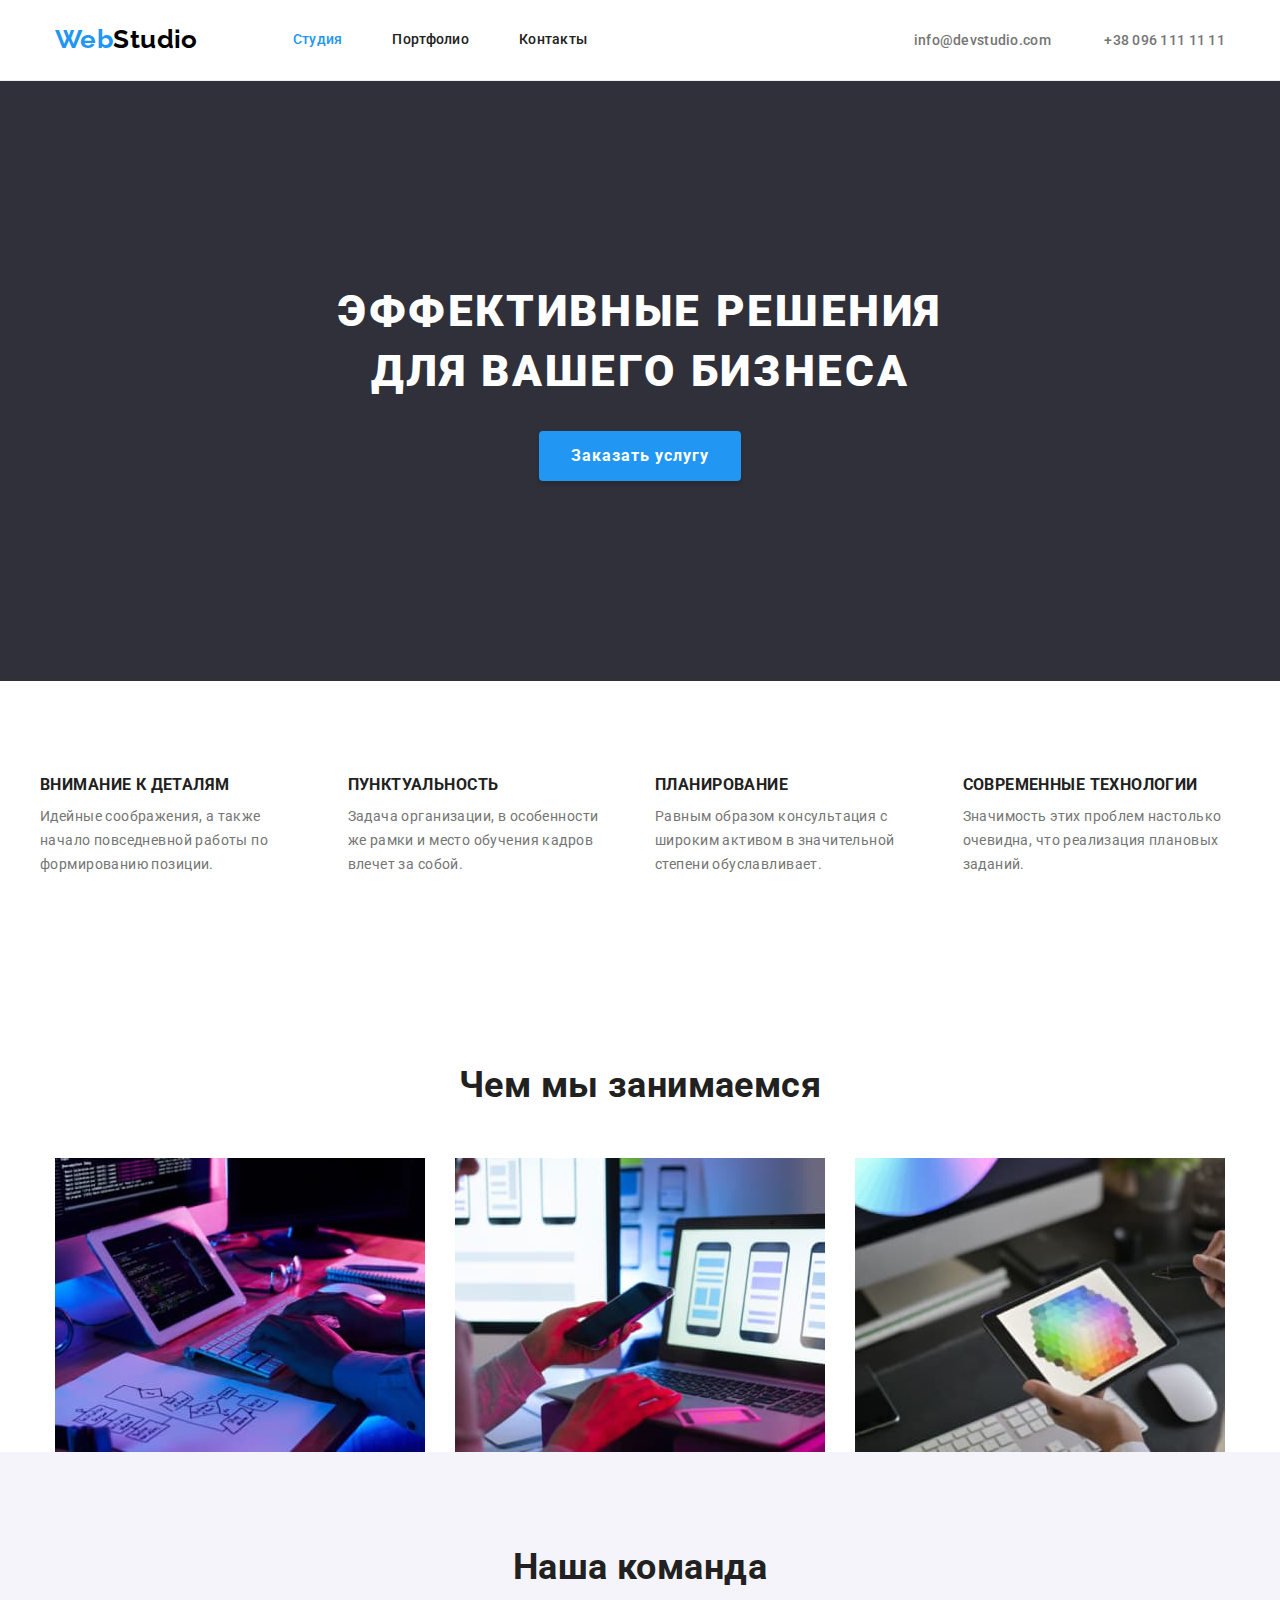
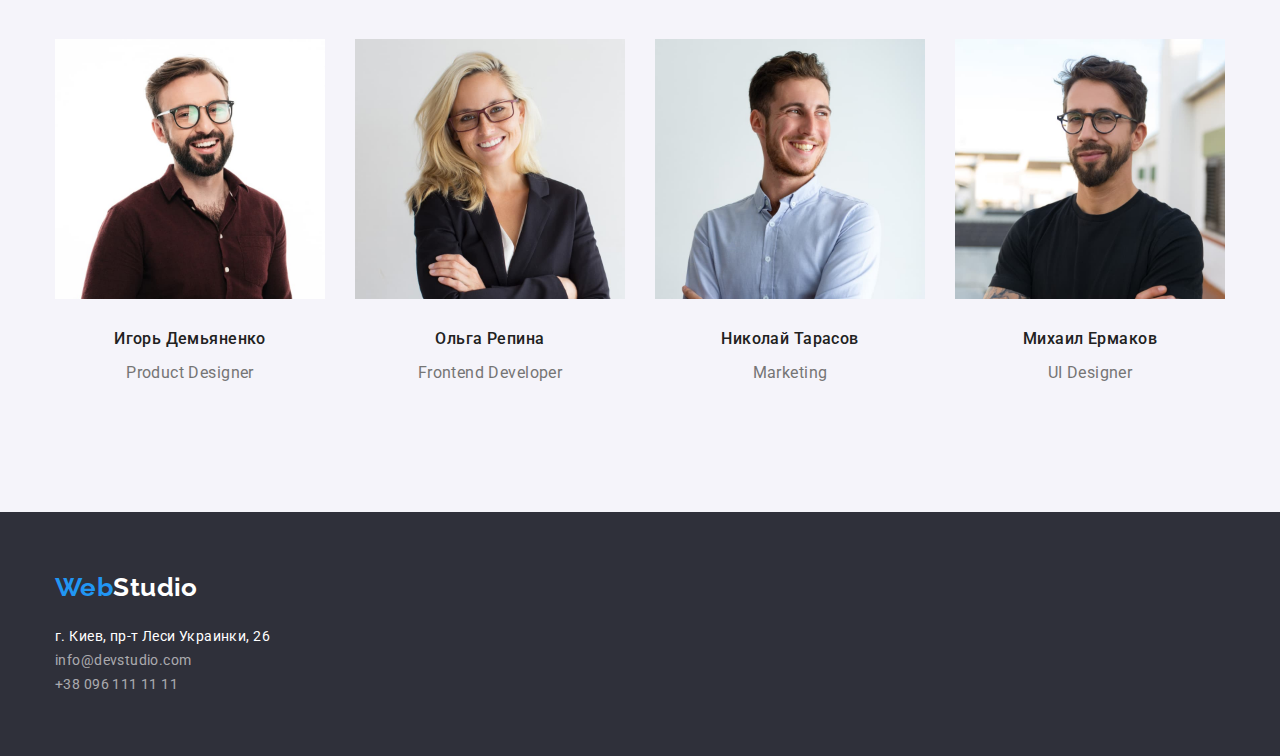
==== index.html @ 4910578c "clone" ====
<!DOCTYPE html>
<html lang="ru">
<head>
    <meta charset="UTF-8">
    <meta http-equiv="X-UA-Compatible" content="IE=edge">
    <meta name="viewport" content="width=device-width, initial-scale=1.0">
    <title>Студия</title>
    <link rel="preconnect" href="https://fonts.googleapis.com"> 
    <link rel="preconnect" href="https://fonts.gstatic.com" crossorigin> 
    <link href="https://fonts.googleapis.com/css2?family=Oleo+Script&family=Raleway:wght@700&family=Roboto:wght@400;500;700;900&display=swap" rel="stylesheet">
    <link rel="stylesheet" href="https://cdnjs.cloudflare.com/ajax/libs/modern-normalize/1.1.0/modern-normalize.min.css">
    <link rel="stylesheet" href="./css/styles.css">
</head>
<body>
    <!-- шапка сайта -->
    <header  
    class="header">
        <div class="container header-container">
            <nav class="header-navigation">
            <a href="./index.html" class="header-navigation-logo link" lang="eu"> Web<span class="logo-header">Studio</span> </a>
            
            <ul class="header-list list">
                <li class="header-item"><a class="header-link link current-link" href="./index.html">Студия</a></li>
                <li class="header-item"><a class="header-link link" href="./portfolio.html">Портфолио</a></li>
                <li class="header-item"><a class="header-link link" href="">Контакты</a></li>
            </ul>
            </nav>
    
            <div class="header-contact">
                <ul class="header-contacts-list list">
                    <li class="header-contacts-item">
                        <a class="header-contacts-link link" href="mailto:info@devstudio.com">info@devstudio.com</a>
                    </li>
                    <li class="header-contacts-item">
                        <a class="header-contacts-link link" href="tel:+380961111111">+38 096 111 11 11</a>
                    </li>
                </ul>
            </div>
        </div>
    </header>
    <!-- главная часть -->
    <main>
        <!-- блок-герой -->
        <section 
        class="hero">
            <div class="container hero-container">
                <h1 class="hero-item">Эффективные решения для вашего бизнеса</h1>
                <button class="hero-btn" type="button">Заказать услугу</button>
            </div>
        </section>

        <!-- о преимуществах -->
        <section
            class="benefits">
            <div class="container section">
                <h2 hidden>Преимущества компании</h2>
            <ul class="flex-list list">
                <li class="flex-item">
                    <h3 class="benefits-title">Внимание к деталям</h3>
                    <p class="benefits-text">Идейные соображения, а также начало повседневной работы по формированию позиции.</p>
                </li>
                <li class="flex-item">
                    <h3 class="benefits-title">Пунктуальность</h3>
                    <p class="benefits-text">Задача организации, в особенности же рамки и место обучения кадров влечет за собой.</p>
                </li>
                <li class="flex-item">
                    <h3 class="benefits-title">Планирование</h3>
                    <p class="benefits-text">Равным образом консультация с широким активом в значительной степени обуславливает.</p>
                </li>
                <li class="flex-item">
                    <h3 class="benefits-title">Современные технологии</h3>
                    <p class="benefits-text">Значимость этих проблем настолько очевидна, что реализация плановых заданий.</p>
                </li>
            </ul>
            </div>
        </section>

        <!-- вид деятельности -->
        <section
        class="activity">
            <div class="container">
                <h2 class="activity-title">Чем мы занимаемся</h2>
            <ul class="flex-list list">
                <li class="flex-item">
                    <img class="activity-img" src="./images/box.jpg" 
                    alt="процесс набора кода на планшете" 
                    width="370"
                    height="294">
                </li>
                <li class="flex-item">
                    <img class="activity-img" src="./images/box2.jpg" 
                    alt="выбор стилистики на мобильное устройство" 
                    width="370"
                    height="294">
                </li>
                <li class="flex-item">
                    <img class="activity-img" src="./images/box3.jpg" 
                    alt="выбор цветовой гаммы" 
                    width="370"
                    height="294">
                </li>
            </ul>
            </div>
        </section>

        <!-- знакомство с командой -->
        <section
        class="section team">
            <div class="container">
                <h2 class="team-title-primary">Наша команда</h2>
            <ul class="flex-list list">
                <li class="flex-item">
                    <img class="team-img" src="./images/img.jpg" 
                    alt="на фото Игорь Демьяненко" 
                    width="270"
                    height="260">
                    <div class="name-block">
                        <h3 class="team-title">Игорь Демьяненко</h3>
                    <p class="team-text">Product Designer</p>
                    </div>
                </li>
                <li class="flex-item">
                    <img class="team-img" src="./images/img1.jpg" 
                    alt="на фото Ольга Репина"
                    width="270"
                    height="260">
                    <div class="name-block">
                        <h3 class="team-title">Ольга Репина</h3>
                        <p class="team-text">Frontend Developer</p>
                    </div>
                </li>
                <li class="flex-item">
                    <img class="team-img" src="./images/img2.jpg" 
                    alt="на фото Николай Тарасов" 
                    width="270"
                    height="260">
                    <div class="name-block">
                        <h3 class="team-title">Николай Тарасов</h3>
                    <p class="team-text">Marketing</p>
                    </div>
                </li>
                <li class="flex-item">
                    <img class="team-img" src="./images/img3.jpg" 
                    alt="на фото Михаил Ермаков" 
                    width="270"
                    height="260">
                    <div class="name-block">
                        <h3 class="team-title">Михаил Ермаков</h3>
                    <p class="team-text">UI Designer</p>
                    </div>
                </li>
            </ul>
            </div>
        </section>
    </main>
    <!-- подвал сайта -->
    <footer
    class="footer">
    <div class="container">
        <a href="./index.html" class="footer-navigation-logo link" lang="eu"> Web<span class="logo-footer">Studio</span> </a>

        <address class="footer-address">
            <ul class="footer-address-list list">
                <li class="footer-address-item"><a class="footer-address-map-link link" href="" rel="noopener noreferrer">г. Киев, пр-т Леси Украинки, 26</a></li>
                <li class="footer-address-item"><a class="footer-address-link link" href="mailto:info@devstudio.com">info@devstudio.com</a></li>
                <li class="footer-address-item"><a class="footer-address-link link" href="tel:+380961111111">+38 096 111 11 11</a></li>
            </ul>
        </address>
    </div>
    </footer>
</body>
</html>
---- css/styles.css ----
:root {
  --primary-title-color: #ffffff;
  --secondaty-title-color: #212121;
  --primary-text-color: #212121;
  --secondaty-text-color: #757575;
  --cursor-text-color: #2196f3;
  --secondary-logo-color: #000000;
  --primary-white-color: #ffffff;
  --footer-background-color: #2f303a;
  --hero-background-color: #2f303a;
  --team-background-color: #f5f4fa;
  --border-line-color: #ececec;
  --card-set-gap: 30px;
  --card-set-item: 3;
}

p,
h1,
h2,
h3,
h4,
h5,
h6 {
  margin: 0;
}

ul {
  margin: 0;
  padding-left: 0;
}

img {
  display: block;
}

body {
  font-size: 14px;
  font-family: "Roboto", sans-serif;
  letter-spacing: 0.03em;
  color: var(--primary-text-color);
  background-color: var(--primary-white-color);
  margin: 0;
  padding: 0;
}

/* списки и подчеркивания */

.link {
  text-decoration: none;
}
.list {
  list-style: none;
}

.container {
  width: 1200px;
  padding-left: 15px;
  padding-right: 15px;
  margin: 0 auto;
}

.section {
  padding: 94px 0;
}

/* лого */

.header-navigation-logo {
  font-family: "Raleway", sans-serif;
  font-style: normal;
  font-weight: bold;
  font-size: 26px;
  line-height: 1.2;
  color: var(--cursor-text-color);
  margin-right: 95px;
}

.footer-navigation-logo {
  font-family: "Raleway", sans-serif;
  font-style: normal;
  font-weight: bold;
  font-size: 26px;
  line-height: 1.2;
  color: var(--cursor-text-color);
  margin-bottom: 20px;
}

.logo-header {
  color: var(--secondary-logo-color);
}

.logo-footer {
  color: var(--primary-white-color);
}

/* --------студия---------- */
/* шапка сайта */

.header-contact {
  display: flex;
  align-items: center;
  margin-left: auto;
}

.header-link {
  display: block;
  padding-top: 32px;
  padding-bottom: 32px;

  font-weight: 500;
  line-height: 1.14;
  letter-spacing: 0.02em;
  color: var(--primary-text-color);
}

.header-link:hover,
.header-link:focus,
.current-link {
  color: var(--cursor-text-color);
}

.header-contacts-link {
  font-weight: 500;
  line-height: 1.14;
  letter-spacing: 0.02em;
  color: var(--secondaty-text-color);
}

.header-contacts-link:hover,
.header-contacts-link:focus {
  color: var(--cursor-text-color);
}

/* .header-container {
  outline: 1px solid red;
}

.header-list li {
  outline: 1px solid red;
} */

.header {
  border-bottom: 1px solid var(--border-line-color);
}

.header-container {
  display: flex;
  align-items: center;
}

.header-navigation {
  display: flex;
  align-items: center;
}

.header-list {
  display: flex;
  align-items: center;
}

.header-contacts-item {
  display: inline-block;
}

.header-contacts-item:not(:last-child) {
  margin-right: 50px;
}

/* .header-item:not(:last-child) {
  margin-right: 50px;
} */

.header-list .header-item + .header-item {
  margin-left: 50px;
}

/* подвал сайта */

.footer {
  background-color: var(--footer-background-color);
  padding-top: 60px;
  padding-bottom: 60px;
}

.footer-address {
  margin-top: 20px;
  font-style: normal;
}

.footer-address-map-link {
  margin-bottom: 9px;

  font-weight: normal;
  line-height: 1.72;
  color: var(--primary-title-color);
}

.footer-address-link {
  margin-bottom: 20px;

  font-weight: normal;
  line-height: 1.72;
  color: rgba(255, 255, 255, 0.6);
}

.footer-address-map-link:hover,
.footer-address-map-link:focus {
  color: var(--cursor-text-color);
}
.footer-address-link:hover,
.footer-address-link:focus {
  color: var(--cursor-text-color);
}

/* главная часть - студия */
/* section hero */

.hero-container {
  padding-top: 200px;
  padding-right: 252px;
  padding-bottom: 200px;
  padding-left: 252px;
}

.hero {
  background-color: var(--hero-background-color);
}

.hero-item {
  margin-bottom: 30px;
  font-weight: 900;
  font-size: 44px;
  line-height: 1.37;
  text-align: center;
  letter-spacing: 0.06em;
  text-transform: uppercase;
  color: var(--primary-title-color);
}

.hero-btn {
  display: block;
  margin-right: auto;
  margin-left: auto;

  font-family: "Roboto", sans-serif;
  font-weight: 700;
  font-size: 16px;
  line-height: 1.87;
  letter-spacing: 0.06em;

  cursor: pointer;

  color: #ffffff;
  background-color: #2196f3;
  border: 0;
  padding: 10px 32px;
  box-shadow: 0px 4px 4px rgba(0, 0, 0, 0.15);
  border-radius: 4px;
}

/* о преимуществах */

.benefits {
  padding-bottom: 47px;
  --card-set-item: 4;
}

.flex-list {
  display: flex;
  flex-wrap: wrap;
  margin-left: calc(var(--card-set-gap) * -1);
  margin-top: calc(var(--card-set-gap) * -1);
}

.flex-item {
  flex-basis: calc(100% / var(--card-set-item) - var(--card-set-gap));
  margin-left: var(--card-set-gap);
  margin-top: var(--card-set-gap);
}

.benefits-title {
  margin-bottom: 10px;

  font-weight: bold;
  line-height: 1.2;
  text-transform: uppercase;
  color: var(--secondaty-title-color);
}

.benefits-text {
  max-width: 270px;

  font-weight: normal;
  font-size: 14px;
  line-height: 1.7;
  letter-spacing: 0.03em;
  color: var(--secondaty-text-color);
}

/* вид деятельности */

.activity {
  padding-top: 47px;
}

.activity-list {
  display: flex;
}

.activity-item {
  margin-right: 30px;
}

.activity-title {
  margin-bottom: 50px;

  font-weight: bold;
  font-size: 36px;
  line-height: 1.2;
  text-align: center;
  color: var(--secondaty-title-color);
}

.activity-img {
  width: 370px;
  height: 294px;
  left: 215px;
  top: 1061px;
}

/* знакомство с командой */

.team {
  background-color: var(--team-background-color);
  --card-set-item: 4;
}

.team-list {
  display: flex;
  margin-right: -30px;
}

.team-item {
  flex-basis: calc(100% / 4 - 30px);
  margin-right: 30px;
  background: #ffffff;
  box-shadow: 0px 1px 3px rgba(0, 0, 0, 0.12), 0px 1px 1px rgba(0, 0, 0, 0.14),
    0px 2px 1px rgba(0, 0, 0, 0.2);
  border-radius: 0px 0px 4px 4px;
}

.team-title-primary {
  margin-bottom: 50px;

  font-weight: bold;
  font-size: 36px;
  line-height: 1.2;
  text-align: center;
}

.team-img {
  margin-bottom: 30px;
}

.name-block {
  padding-bottom: 30px;
}

.team-title {
  text-align: center;
  margin-bottom: 10px;

  font-weight: 500;
  font-size: 16px;
  line-height: 1.2;
  color: var(--secondaty-title-color);
}

.team-text {
  text-align: center;
  font-weight: normal;
  font-size: 16px;
  line-height: 1.9;
  color: var(--secondaty-text-color);
}

/* ----------портфолио---------- */

.filter-btn {
  font-family: "Roboto", sans-serif;
  font-weight: 500;
  font-size: 16px;
  line-height: 1.62;
  letter-spacing: 0.03em;

  cursor: pointer;

  color: #212121;
  background: #f5f4fa;

  border-radius: 4px;
  border: 0;
  padding: 6px 22px;
  box-shadow: 0px 3px 1px rgba(0, 0, 0, 0.1), 0px 1px 2px rgba(0, 0, 0, 0.08),
    0px 2px 2px rgba(0, 0, 0, 0.12);
}

.filter-list {
  display: flex;
  justify-content: center;
  margin-bottom: 50px;
}

.filter-item {
  margin-right: 8px;
}

.filter-btn:hover,
.filter-btn:focus,
.current-btn {
  background-color: var(--cursor-text-color);
  color: var(--primary-white-color);
}

/* .examples-container {
  padding-top: 0;
} */

.examples-tittle {
  font-weight: bold;
  font-size: 18px;
  line-height: 2;
  letter-spacing: 0.06em;
  color: var(--secondaty-title-color);
  margin-bottom: 4px;
}

.examples-text {
  font-weight: normal;
  font-size: 16px;
  line-height: 1.9;
  color: var(--secondaty-text-color);
}

/* .examples-list {
  display: flex;
  flex-wrap: wrap;

  margin-left: calc(-1 * var(--card-set-gap));
  margin-top: calc(-1 * var(--card-set-gap));
}

.examples-list .list-item {
  outline: 1px solid teal;
  flex-basis: calc(100% / 3 - 30px);

  margin-left: var(--card-set-gap);
  margin-top: var(--card-set-gap);
} */

.list-item-text {
  padding: 20px 24px;
  border-left: 1px solid #eeeeee;
  border-right: 1px solid #eeeeee;
  border-bottom: 1px solid #eeeeee;
}
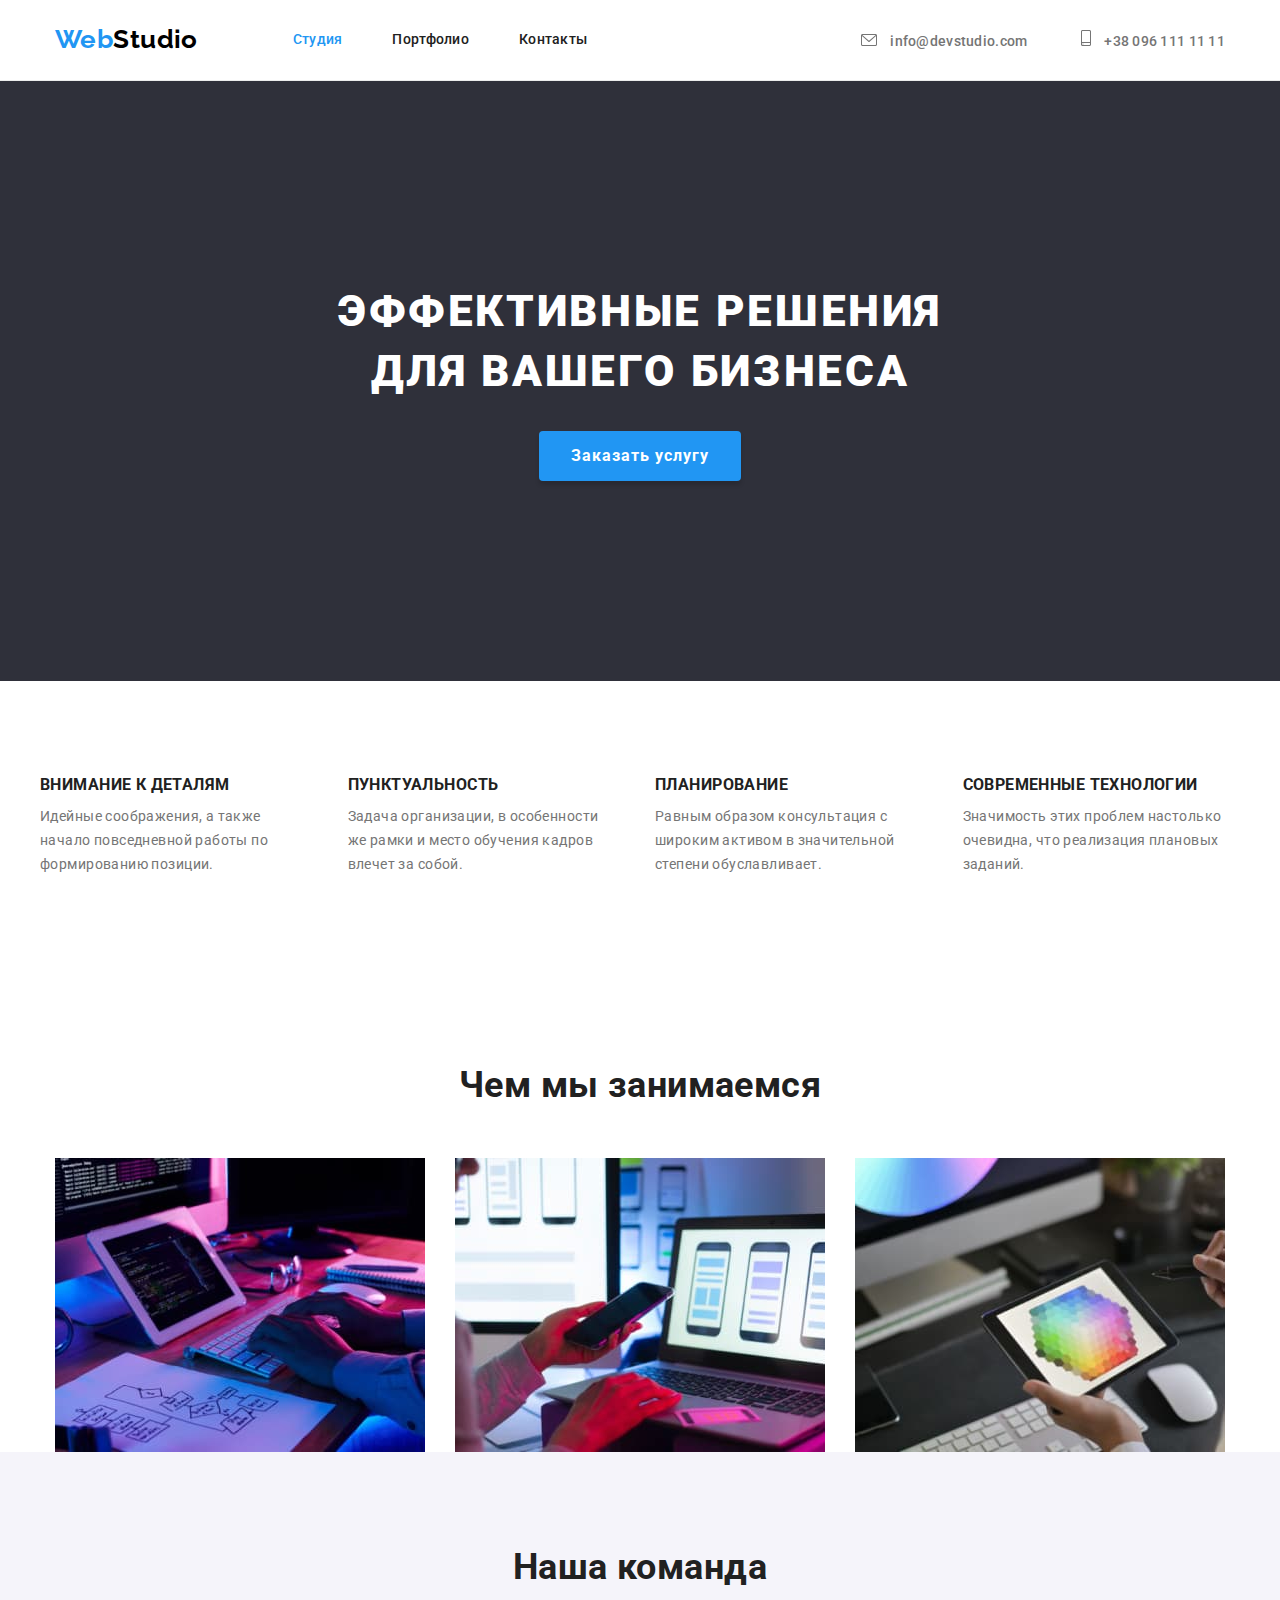
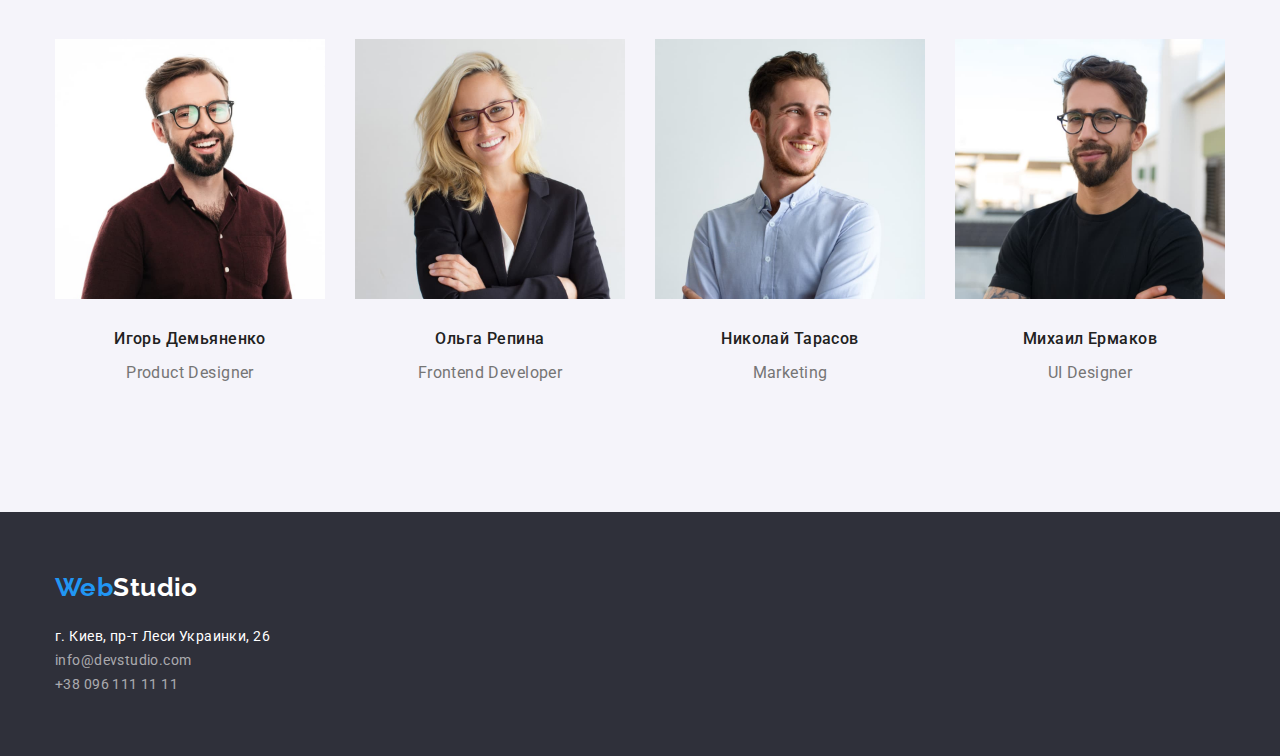
==== commit 1bb67983: "add svg train" ====
--- a/index.html
+++ b/index.html
@@ -28,10 +28,10 @@
     
             <div class="header-contact">
                 <ul class="header-contacts-list list">
-                    <li class="header-contacts-item">
+                    <li class="header-contacts-item icon-mail">
                         <a class="header-contacts-link link" href="mailto:info@devstudio.com">info@devstudio.com</a>
                     </li>
-                    <li class="header-contacts-item">
+                    <li class="header-contacts-item icon-smartphone">
                         <a class="header-contacts-link link" href="tel:+380961111111">+38 096 111 11 11</a>
                     </li>
                 </ul>
--- a/css/styles.css
+++ b/css/styles.css
@@ -166,6 +166,28 @@
   margin-right: 50px;
 }
 
+.header-contacts-item::before {
+  display: inline-flex;
+  content: "";
+  margin-right: 10px;
+  background-size: contain;
+  background-position: center;
+  background-repeat: no-repeat;
+  /* border: 1px solid teal; */
+}
+
+.icon-mail::before {
+  background-image: url(../images/icon-svg/icon-mail-nohover.svg);
+  height: 12px;
+  width: 16px;
+}
+
+.icon-smartphone::before {
+  background-image: url(../images/icon-svg/icon-smartphone-nohover.svg);
+  width: 10px;
+  height: 16px;
+}
+
 /* .header-item:not(:last-child) {
   margin-right: 50px;
 } */
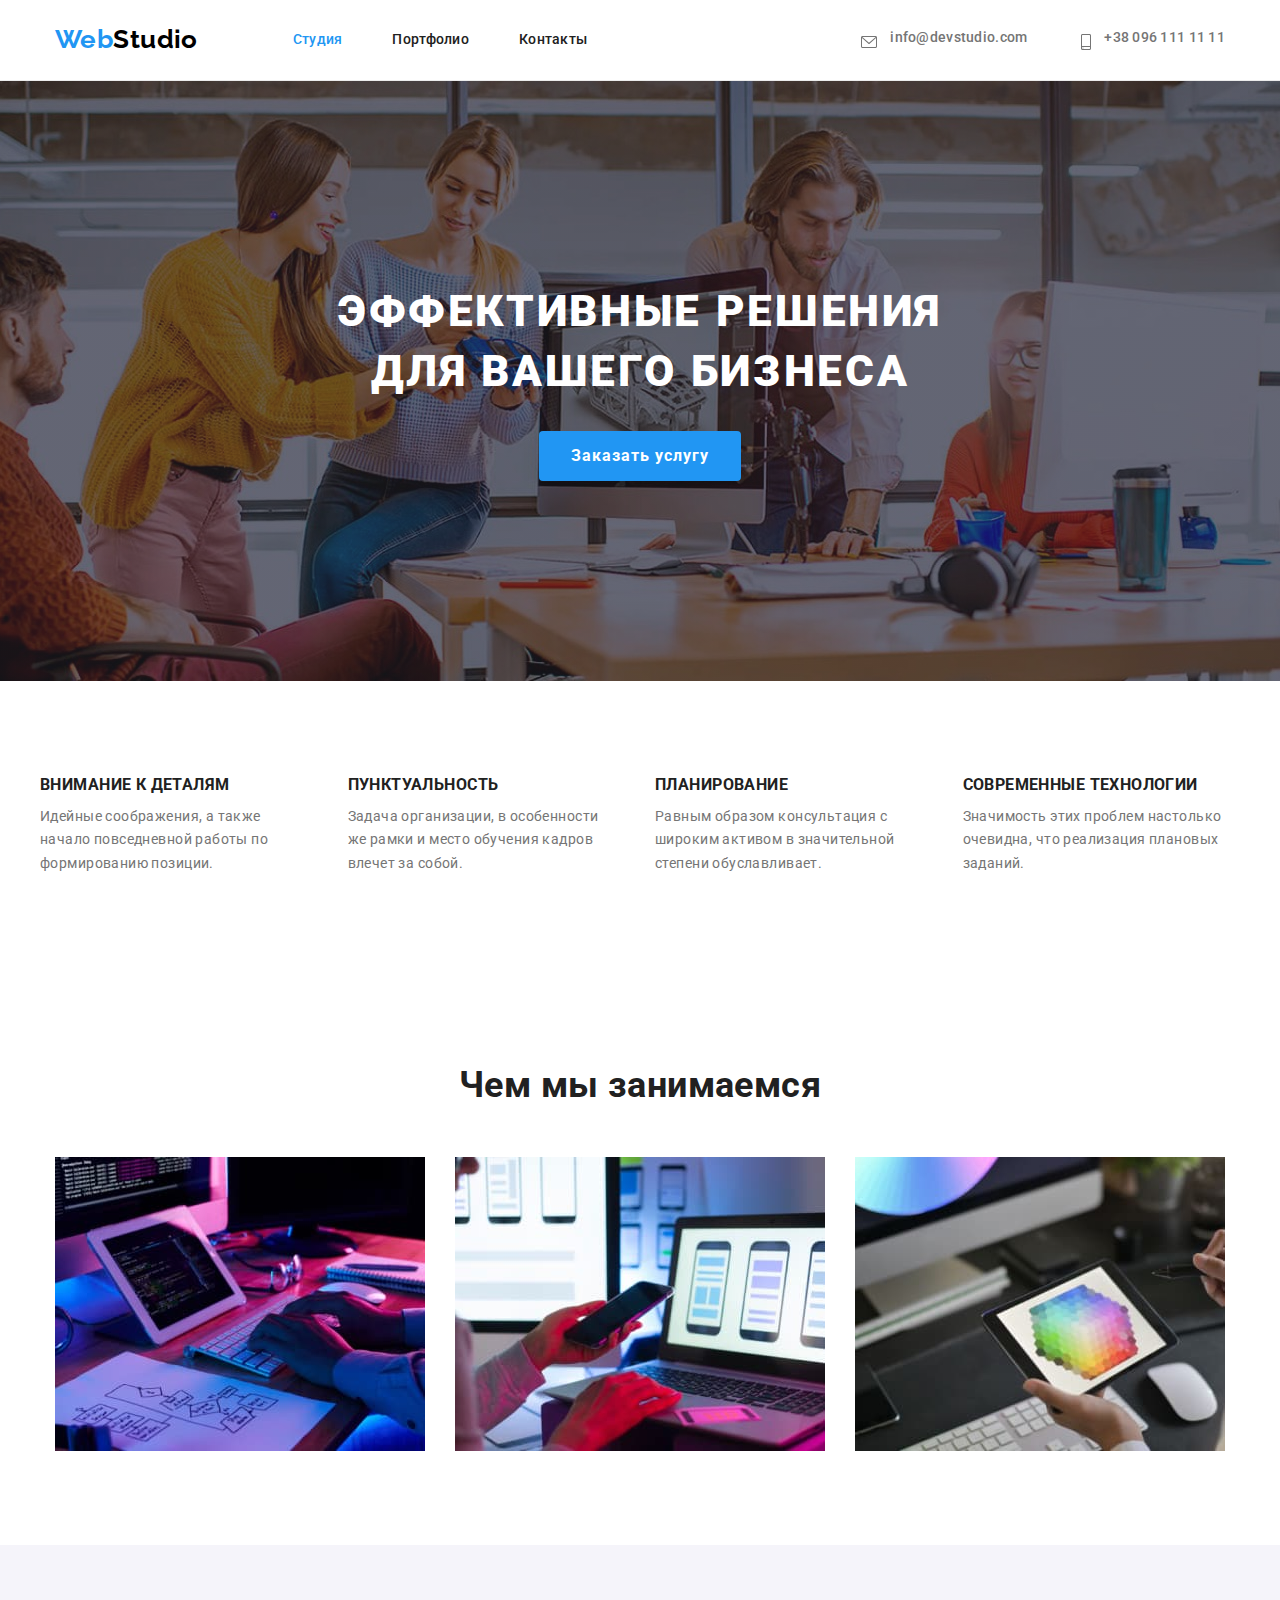
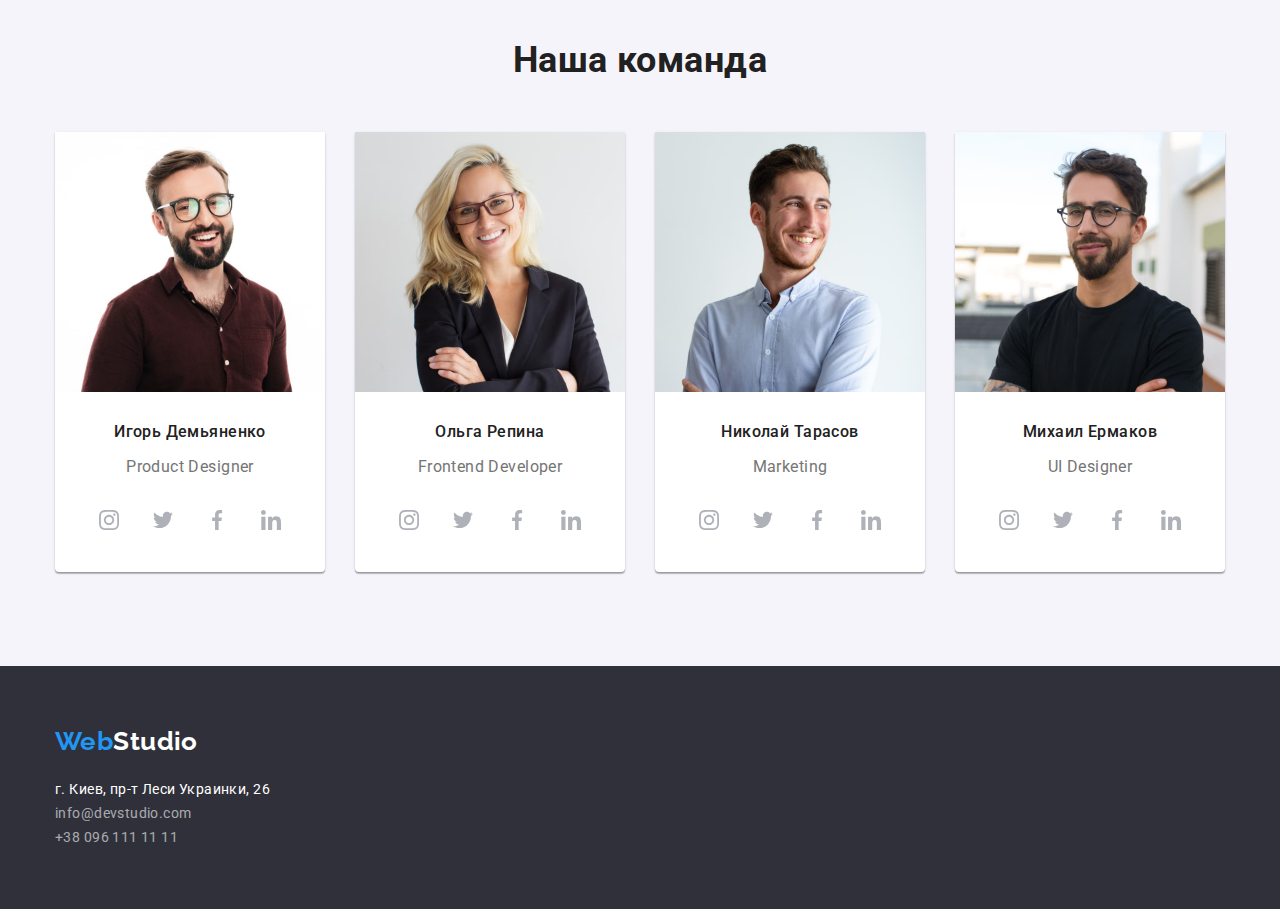
==== commit 7ae01e92: "block team" ====
--- a/index.html
+++ b/index.html
@@ -77,7 +77,7 @@
 
         <!-- вид деятельности -->
         <section
-        class="activity">
+        class="section activity">
             <div class="container">
                 <h2 class="activity-title">Чем мы занимаемся</h2>
             <ul class="flex-list list">
@@ -108,8 +108,8 @@
         class="section team">
             <div class="container">
                 <h2 class="team-title-primary">Наша команда</h2>
-            <ul class="flex-list list">
-                <li class="flex-item">
+            <ul class="team-list list">
+                <li class="team-item">
                     <img class="team-img" src="./images/img.jpg" 
                     alt="на фото Игорь Демьяненко" 
                     width="270"
@@ -117,9 +117,43 @@
                     <div class="name-block">
                         <h3 class="team-title">Игорь Демьяненко</h3>
                     <p class="team-text">Product Designer</p>
+                    <ul class="name-block-list social-list list">
+                        <li class="social-item">
+                            <a href="" class="social-link link">
+                            <svg class="socail-icon">
+                                <use href="./images/icon-svg/sprite.svg#icon-instagram">
+                                </use>
+                            </svg>
+                            </a>
+                        </li>
+                        <li class="social-item">
+                            <a href="" class="social-link link">
+                            <svg class="socail-icon">
+                                <use href="./images/icon-svg/sprite.svg#icon-twitter">
+                                </use>
+                            </svg>
+                            </a>
+                        </li>
+                        <li class="social-item">
+                            <a href="" class="social-link link">
+                            <svg class="socail-icon">
+                                <use href="./images/icon-svg/sprite.svg#icon-facebook">
+                                </use>
+                            </svg>
+                            </a>
+                        </li>
+                        <li class="social-item">
+                            <a href="" class="social-link link">
+                            <svg class="socail-icon">
+                                <use href="./images/icon-svg/sprite.svg#icon-linkedin">
+                                </use>
+                            </svg>
+                            </a>
+                        </li>
+                    </ul>
                     </div>
                 </li>
-                <li class="flex-item">
+                <li class="team-item">
                     <img class="team-img" src="./images/img1.jpg" 
                     alt="на фото Ольга Репина"
                     width="270"
@@ -127,9 +161,43 @@
                     <div class="name-block">
                         <h3 class="team-title">Ольга Репина</h3>
                         <p class="team-text">Frontend Developer</p>
+                        <ul class="name-block-list social-list list">
+                            <li class="social-item">
+                                <a href="" class="social-link link">
+                                    <svg class="socail-icon">
+                                        <use href="./images/icon-svg/sprite.svg#icon-instagram">
+                                        </use>
+                                    </svg>
+                                </a>
+                            </li>
+                            <li class="social-item">
+                                <a href="" class="social-link link">
+                                    <svg class="socail-icon">
+                                        <use href="./images/icon-svg/sprite.svg#icon-twitter">
+                                        </use>
+                                    </svg>
+                                </a>
+                            </li>
+                            <li class="social-item">
+                                <a href="" class="social-link link">
+                                    <svg class="socail-icon">
+                                        <use href="./images/icon-svg/sprite.svg#icon-facebook">
+                                        </use>
+                                    </svg>
+                                </a>
+                            </li>
+                            <li class="social-item">
+                                <a href="" class="social-link link">
+                                    <svg class="socail-icon">
+                                        <use href="./images/icon-svg/sprite.svg#icon-linkedin">
+                                        </use>
+                                    </svg>
+                                </a>
+                            </li>
+                        </ul>
                     </div>
                 </li>
-                <li class="flex-item">
+                <li class="team-item">
                     <img class="team-img" src="./images/img2.jpg" 
                     alt="на фото Николай Тарасов" 
                     width="270"
@@ -137,9 +205,43 @@
                     <div class="name-block">
                         <h3 class="team-title">Николай Тарасов</h3>
                     <p class="team-text">Marketing</p>
+                    <ul class="name-block-list social-list list">
+                        <li class="social-item">
+                            <a href="" class="social-link link">
+                                <svg class="socail-icon">
+                                    <use href="./images/icon-svg/sprite.svg#icon-instagram">
+                                    </use>
+                                </svg>
+                            </a>
+                        </li>
+                        <li class="social-item">
+                            <a href="" class="social-link link">
+                                <svg class="socail-icon">
+                                    <use href="./images/icon-svg/sprite.svg#icon-twitter">
+                                    </use>
+                                </svg>
+                            </a>
+                        </li>
+                        <li class="social-item">
+                            <a href="" class="social-link link">
+                                <svg class="socail-icon">
+                                    <use href="./images/icon-svg/sprite.svg#icon-facebook">
+                                    </use>
+                                </svg>
+                            </a>
+                        </li>
+                        <li class="social-item">
+                            <a href="" class="social-link link">
+                                <svg class="socail-icon">
+                                    <use href="./images/icon-svg/sprite.svg#icon-linkedin">
+                                    </use>
+                                </svg>
+                            </a>
+                        </li>
+                    </ul>
                     </div>
                 </li>
-                <li class="flex-item">
+                <li class="team-item">
                     <img class="team-img" src="./images/img3.jpg" 
                     alt="на фото Михаил Ермаков" 
                     width="270"
@@ -147,6 +249,40 @@
                     <div class="name-block">
                         <h3 class="team-title">Михаил Ермаков</h3>
                     <p class="team-text">UI Designer</p>
+                    <ul class="name-block-list social-list list">
+                        <li class="social-item">
+                            <a href="" class="social-link link">
+                                <svg class="socail-icon">
+                                    <use href="./images/icon-svg/sprite.svg#icon-instagram">
+                                    </use>
+                                </svg>
+                            </a>
+                        </li>
+                        <li class="social-item">
+                            <a href="" class="social-link link">
+                                <svg class="socail-icon">
+                                    <use href="./images/icon-svg/sprite.svg#icon-twitter">
+                                    </use>
+                                </svg>
+                            </a>
+                        </li>
+                        <li class="social-item">
+                            <a href="" class="social-link link">
+                                <svg class="socail-icon">
+                                    <use href="./images/icon-svg/sprite.svg#icon-facebook">
+                                    </use>
+                                </svg>
+                            </a>
+                        </li>
+                        <li class="social-item">
+                            <a href="" class="social-link link">
+                                <svg class="socail-icon">
+                                    <use href="./images/icon-svg/sprite.svg#icon-linkedin">
+                                    </use>
+                                </svg>
+                            </a>
+                        </li>
+                    </ul>
                     </div>
                 </li>
             </ul>
--- a/css/styles.css
+++ b/css/styles.css
@@ -10,6 +10,7 @@
   --hero-background-color: #2f303a;
   --team-background-color: #f5f4fa;
   --border-line-color: #ececec;
+  --icon-color: #afb1b8;
   --card-set-gap: 30px;
   --card-set-item: 3;
 }
@@ -173,6 +174,7 @@
   background-size: contain;
   background-position: center;
   background-repeat: no-repeat;
+  align-items: center;
   /* border: 1px solid teal; */
 }
 
@@ -180,12 +182,14 @@
   background-image: url(../images/icon-svg/icon-mail-nohover.svg);
   height: 12px;
   width: 16px;
+  justify-content: center;
 }
 
 .icon-smartphone::before {
   background-image: url(../images/icon-svg/icon-smartphone-nohover.svg);
   width: 10px;
   height: 16px;
+  justify-content: center;
 }
 
 /* .header-item:not(:last-child) {
@@ -246,6 +250,19 @@
 
 .hero {
   background-color: var(--hero-background-color);
+  height: 600px;
+  max-width: 1600px;
+  margin-right: auto;
+  margin-left: auto;
+  background-image: linear-gradient(
+      to right,
+      rgba(47, 48, 58, 0.4),
+      rgba(47, 48, 58, 0.4)
+    ),
+    url(../images/hero-img.jpg);
+  background-position: center;
+  background-size: cover;
+  background-repeat: no-repeat;
 }
 
 .hero-item {
@@ -398,12 +415,53 @@
   color: var(--secondaty-title-color);
 }
 
+.social-list {
+  display: flex;
+  justify-content: center;
+}
+
+.social-item + .social-item {
+  margin-left: 10px;
+}
+
 .team-text {
   text-align: center;
   font-weight: normal;
   font-size: 16px;
   line-height: 1.9;
   color: var(--secondaty-text-color);
+  margin-bottom: 16px;
+}
+
+.social-item {
+  width: 44px;
+  height: 44px;
+}
+
+.social-link {
+  width: 100%;
+  height: 100%;
+  border-radius: 50%;
+  background-color: var(--primary-white-color);
+  display: flex;
+  align-items: center;
+  justify-content: center;
+}
+
+.social-link:hover,
+.social-link:focus {
+  background-color: var(--cursor-text-color);
+}
+
+.social-link:hover .socail-icon,
+.social-link:focus {
+  fill: var(--primary-white-color);
+}
+
+.socail-icon {
+  width: 20px;
+  height: 20px;
+  fill: var(--icon-color);
 }
 
 /* ----------портфолио---------- */
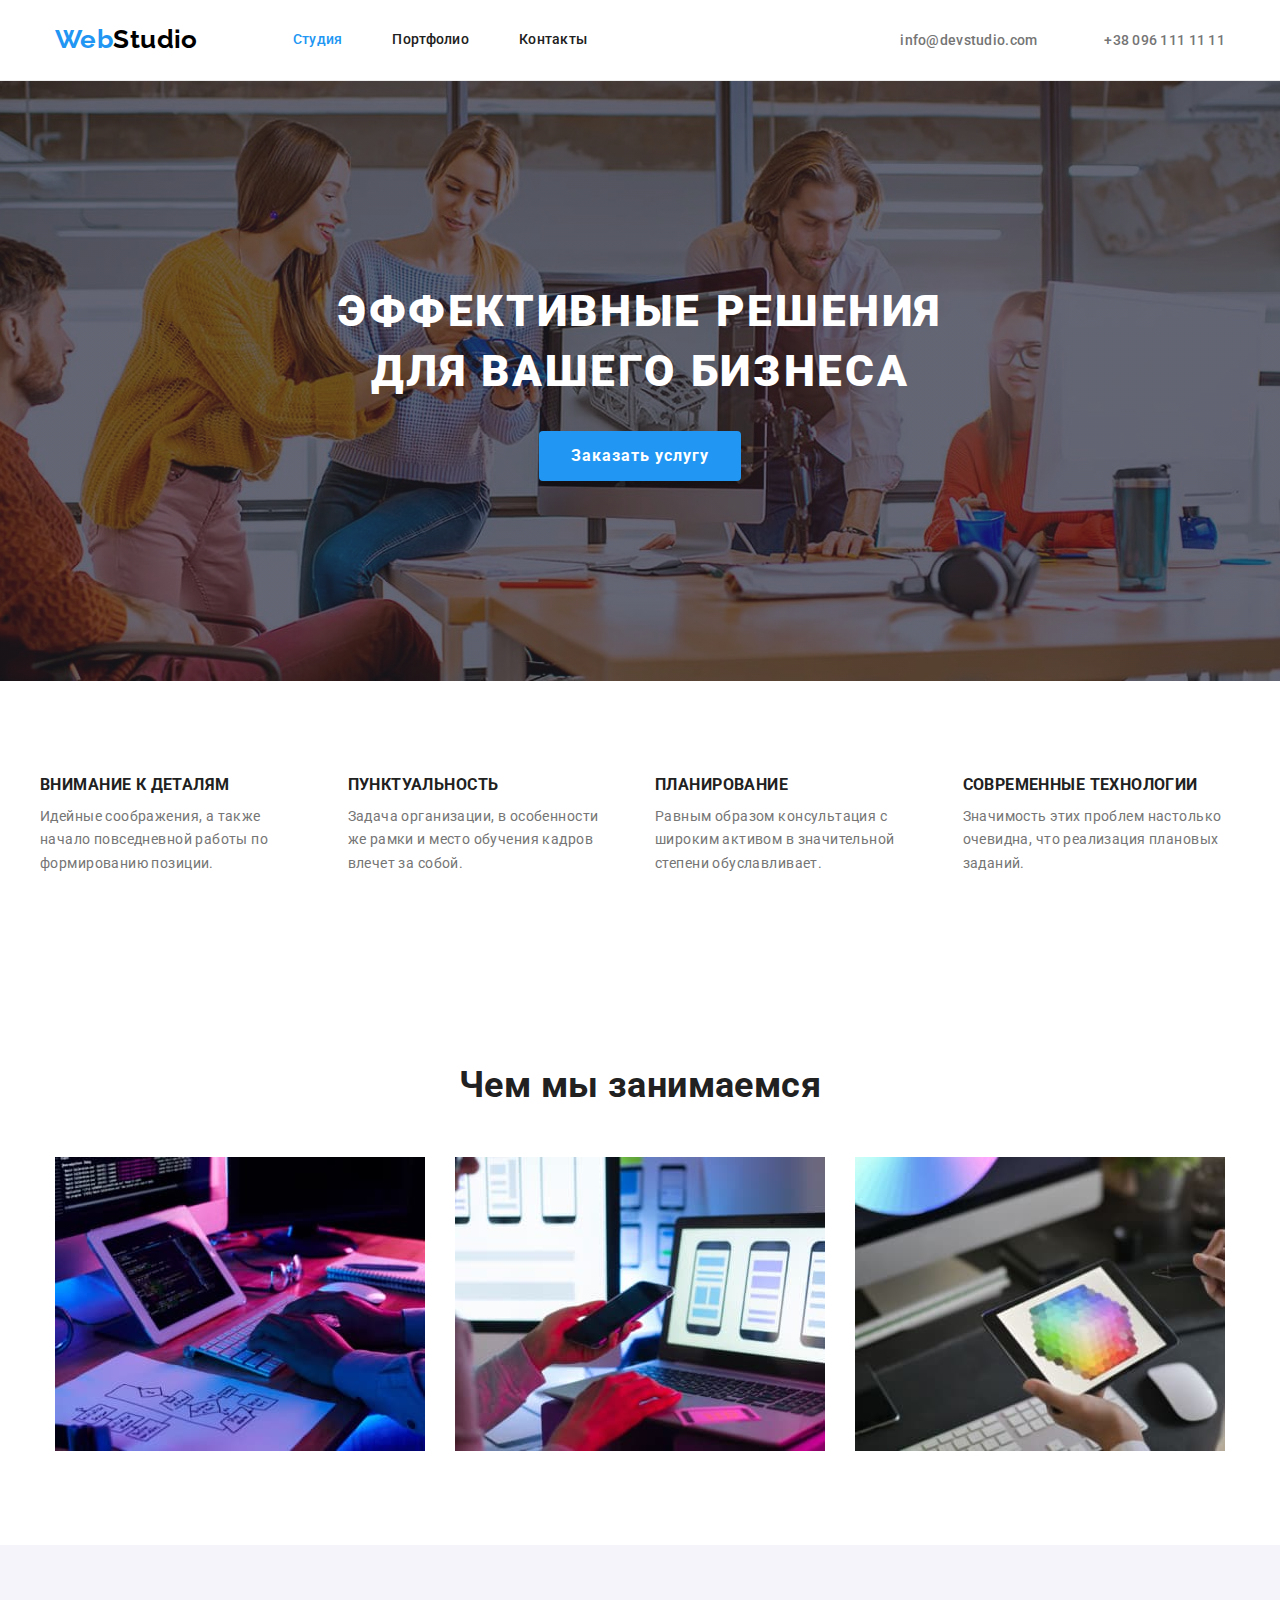
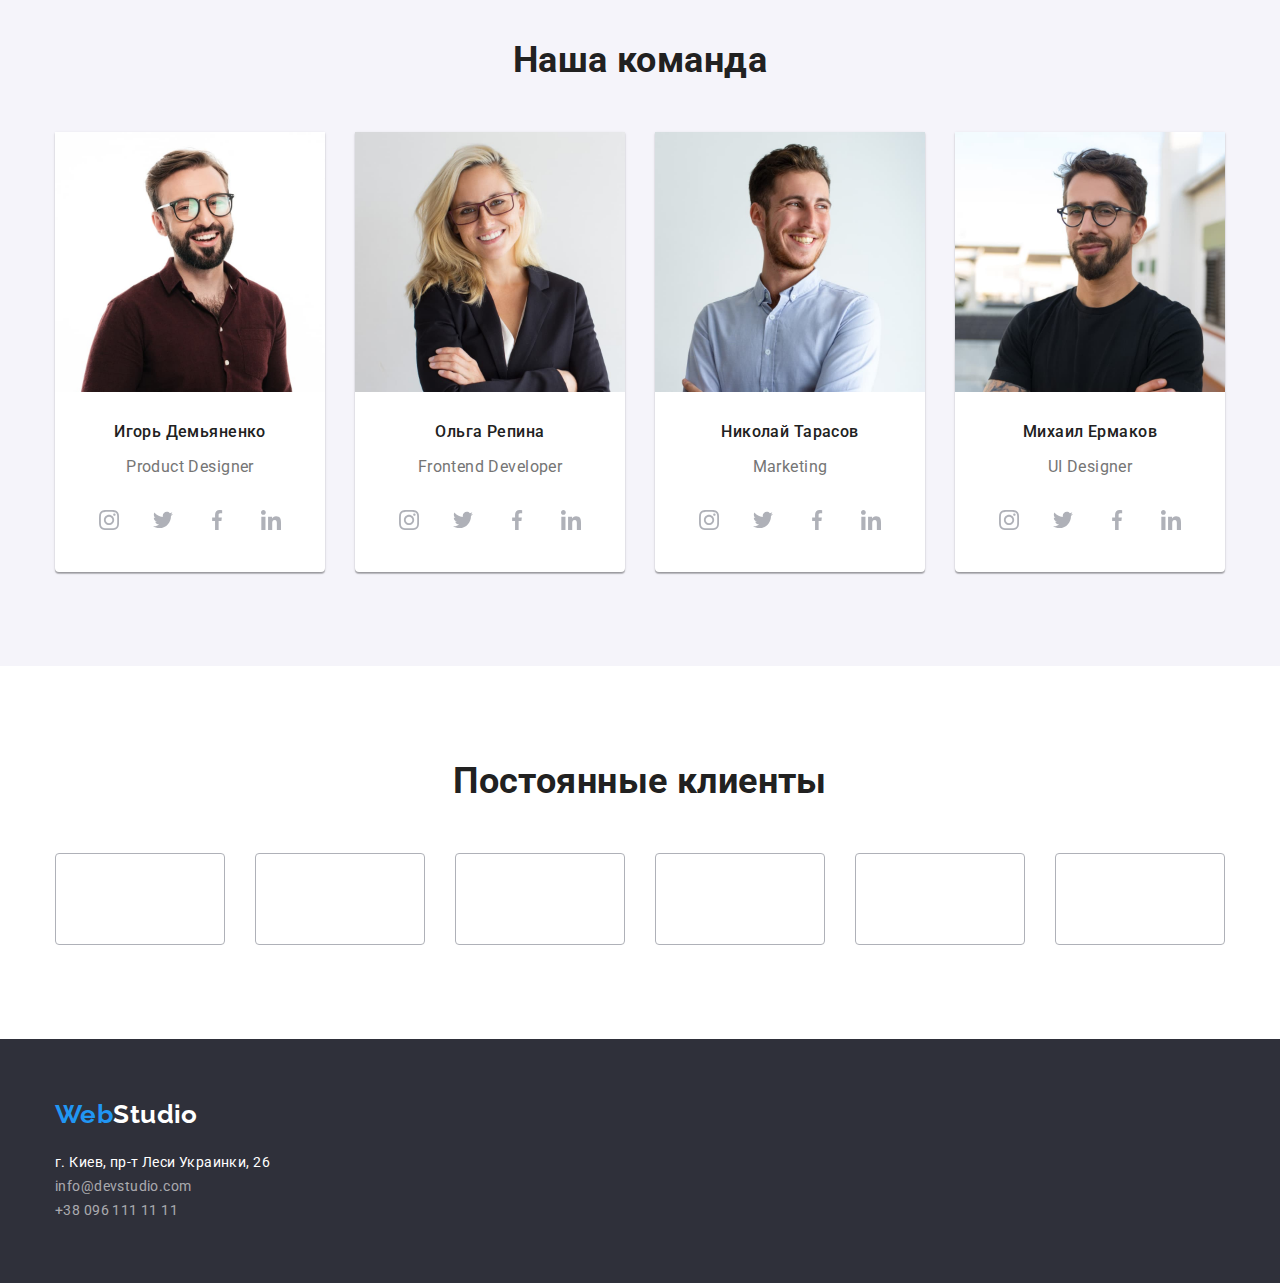
==== commit 2823caf2: "+section" ====
--- a/index.html
+++ b/index.html
@@ -288,6 +288,61 @@
             </ul>
             </div>
         </section>
+
+        <!-- Постоянные клиенты -->
+        <section class="section partner">
+            <h2 class="partner-title">Постоянные клиенты</h2>
+            <ul class="partner-list list">
+                <li class="partner-item">
+                    <a href="" class="partner-link link">
+                        <svg class="partner-icon">
+                            <use href="./images/icon-svg/sprite.svg#icon-logo1">
+                            </use>
+                        </svg>
+                    </a>
+                </li>
+                <li class="partner-item">
+                    <a href="" class="partner-link link">
+                        <svg class="partner-icon">
+                            <use href="./images/icon-svg/sprite.svg#icon-Logo1">
+                            </use>
+                        </svg>
+                    </a>
+                </li>
+                <li class="partner-item">
+                    <a href="" class="partner-link link">
+                        <svg class="partner-icon">
+                            <use href="./images/icon-svg/sprite.svg#icon-Logo2">
+                            </use>
+                        </svg>
+                    </a>
+                </li>
+                <li class="partner-item">
+                    <a href="" class="partner-link link">
+                        <svg class="partner-icon">
+                            <use href="./images/icon-svg/sprite.svg#icon-Logo3">
+                            </use>
+                        </svg>
+                    </a>
+                </li>
+                <li class="partner-item">
+                    <a href="" class="partner-link link">
+                        <svg class="partner-icon">
+                            <use href="./images/icon-svg/sprite.svg#icon-Logo5">
+                            </use>
+                        </svg>
+                    </a>
+                </li>
+                <li class="partner-item">
+                    <a href="" class="partner-link link">
+                        <svg class="partner-icon">
+                            <use href="./images/icon-svg/sprite.svg#icon-Logo6">
+                            </use>
+                        </svg>
+                    </a>
+                </li>
+            </ul>
+        </section>
     </main>
     <!-- подвал сайта -->
     <footer
--- a/css/styles.css
+++ b/css/styles.css
@@ -178,19 +178,19 @@
   /* border: 1px solid teal; */
 }
 
-.icon-mail::before {
+/* .icon-mail::before {
   background-image: url(../images/icon-svg/icon-mail-nohover.svg);
   height: 12px;
   width: 16px;
   justify-content: center;
-}
-
-.icon-smartphone::before {
+} */
+
+/* .icon-smartphone::before {
   background-image: url(../images/icon-svg/icon-smartphone-nohover.svg);
   width: 10px;
   height: 16px;
   justify-content: center;
-}
+} */
 
 /* .header-item:not(:last-child) {
   margin-right: 50px;
@@ -438,6 +438,12 @@
   height: 44px;
 }
 
+.socail-icon {
+  width: 20px;
+  height: 20px;
+  fill: var(--icon-color);
+}
+
 .social-link {
   width: 100%;
   height: 100%;
@@ -458,10 +464,48 @@
   fill: var(--primary-white-color);
 }
 
-.socail-icon {
-  width: 20px;
-  height: 20px;
-  fill: var(--icon-color);
+.partner-list {
+  display: flex;
+  justify-content: center;
+}
+
+.partner-item + .partner-item {
+  margin-left: 30px;
+}
+
+.partner-item {
+  width: 170px;
+  height: 92px;
+  border: 1px solid #afb1b8;
+  box-sizing: border-box;
+  border-radius: 4px;
+  align-items: center;
+  justify-content: center;
+}
+
+/* постоянные клиенты */
+.partner-title {
+  margin-bottom: 50px;
+  font-weight: bold;
+  font-size: 36px;
+  line-height: 1.2;
+  text-align: center;
+}
+
+.partner-item {
+  display: flex;
+  align-items: center;
+  justify-content: center;
+}
+
+.partner-icon {
+  width: 106px;
+  height: 60px;
+}
+
+.partner-item:hover,
+.partner-item:focus {
+  border-color: var(--cursor-text-color);
 }
 
 /* ----------портфолио---------- */
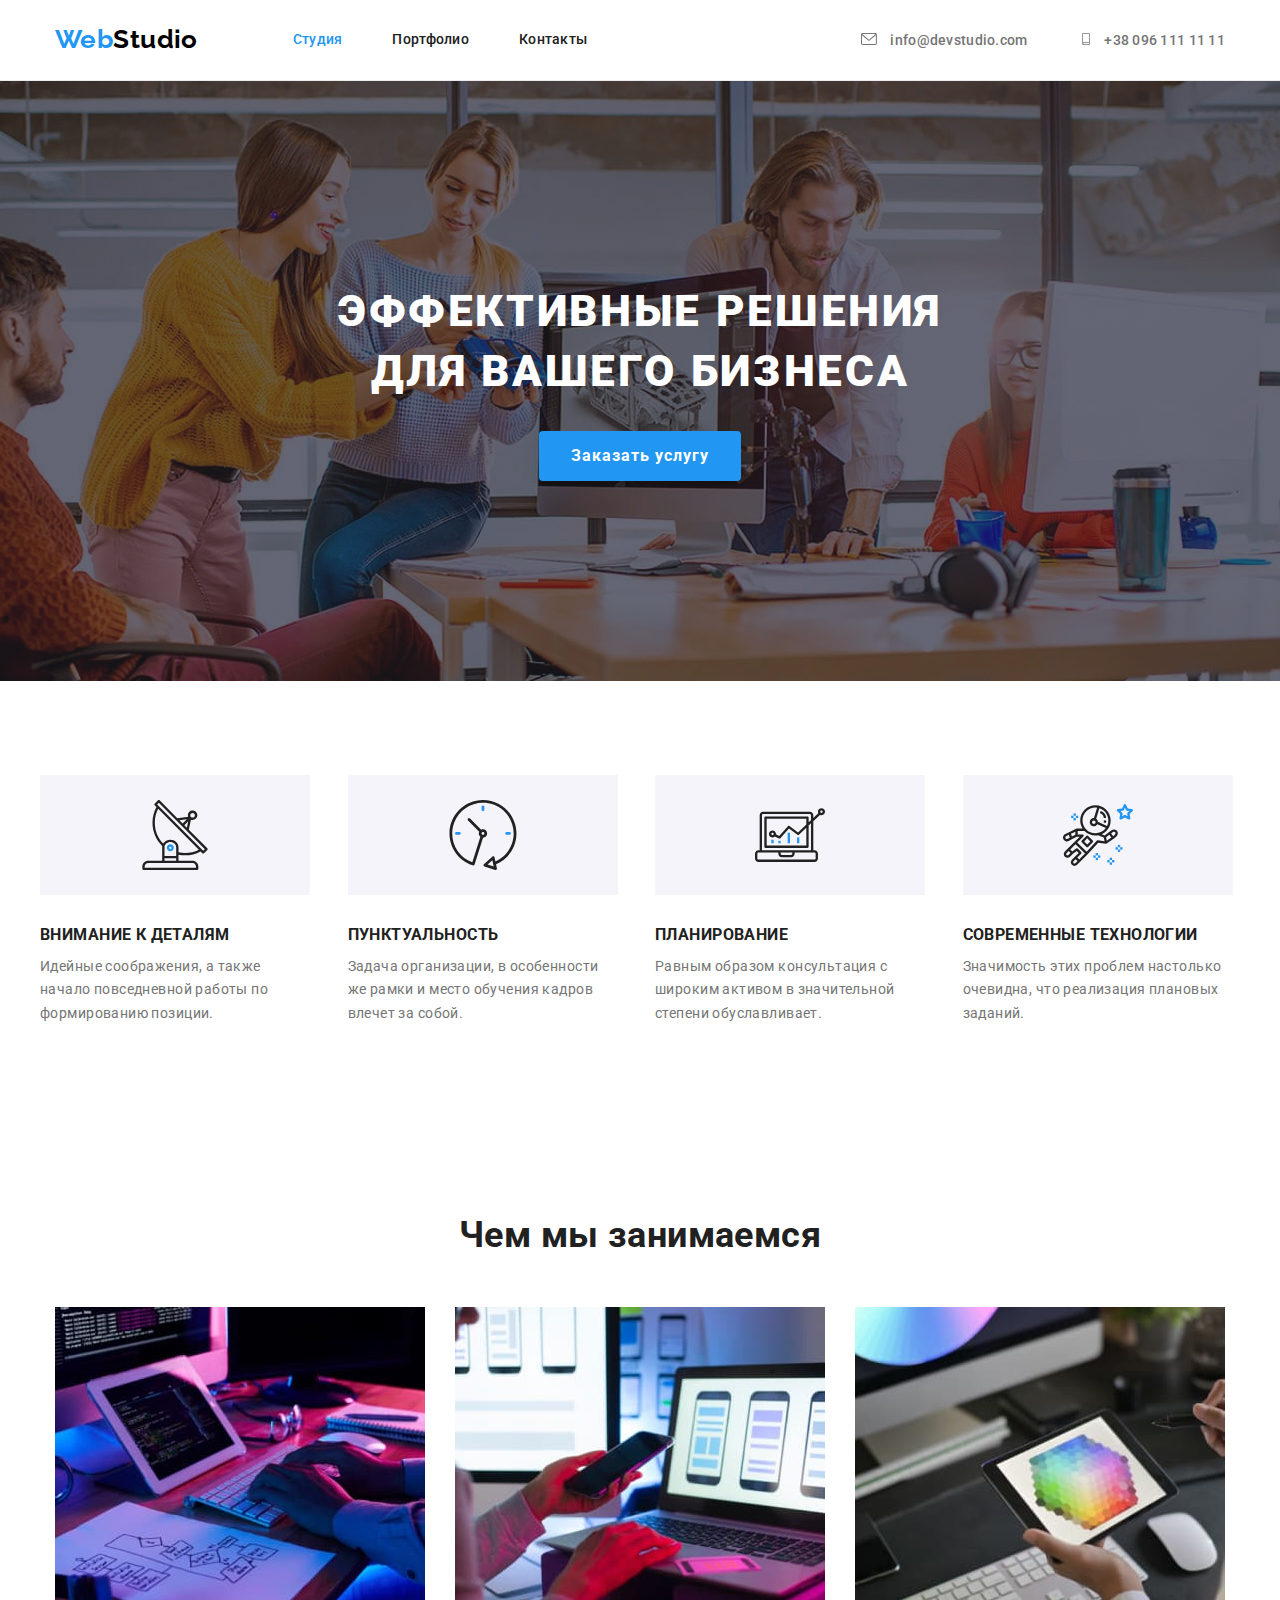
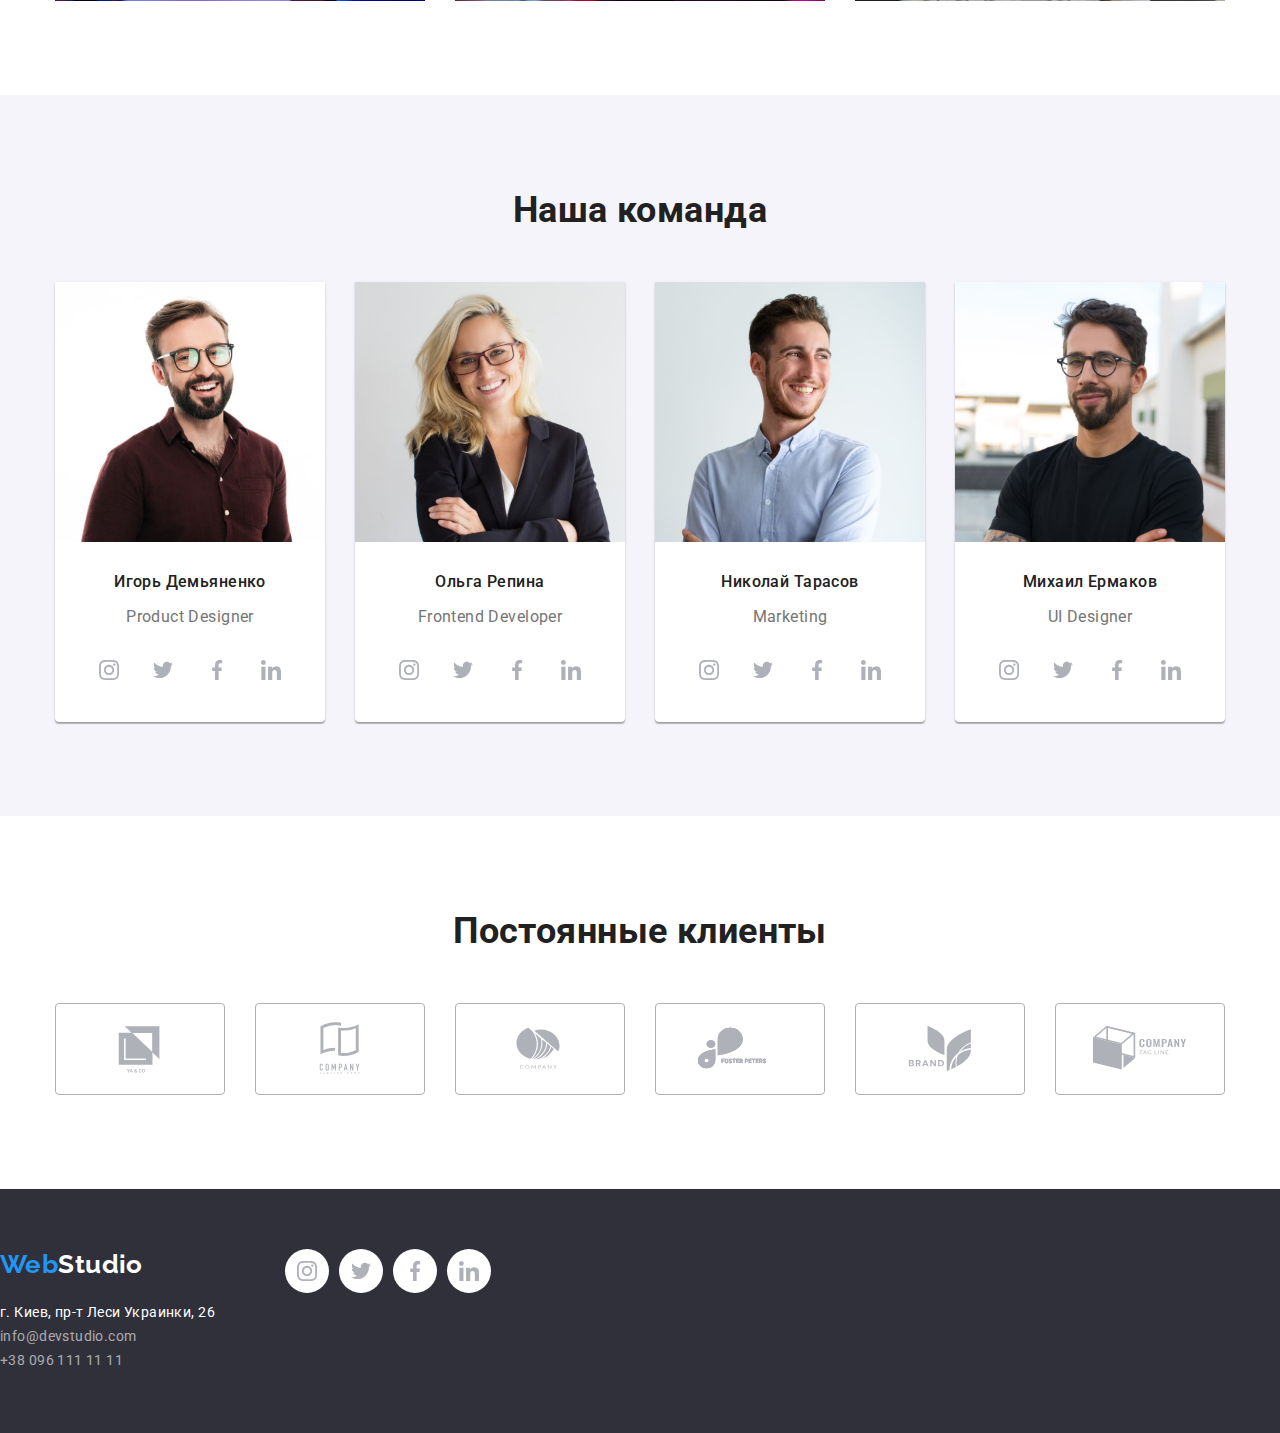
==== commit dbde5586: "main fix" ====
--- a/index.html
+++ b/index.html
@@ -29,10 +29,20 @@
             <div class="header-contact">
                 <ul class="header-contacts-list list">
                     <li class="header-contacts-item icon-mail">
-                        <a class="header-contacts-link link" href="mailto:info@devstudio.com">info@devstudio.com</a>
+                        <a class="header-contacts-link link" href="mailto:info@devstudio.com"
+                        ><svg class="header-contacts-mail-icon">
+                            <use href="./images/icon-svg/sprite.svg#icon-envelope"></use>
+                        </svg> 
+                        info@devstudio.com
+                        </a>
                     </li>
                     <li class="header-contacts-item icon-smartphone">
-                        <a class="header-contacts-link link" href="tel:+380961111111">+38 096 111 11 11</a>
+                        <a class="header-contacts-link link" href="tel:+380961111111">
+                            <svg class="header-contacts-phone-icon">
+                                <use href="./images/icon-svg/sprite.svg#icon-smartphone"></use>
+                            </svg>
+                            +38 096 111 11 11
+                        </a>
                     </li>
                 </ul>
             </div>
@@ -56,18 +66,37 @@
                 <h2 hidden>Преимущества компании</h2>
             <ul class="flex-list list">
                 <li class="flex-item">
+                    <div class="benefits-box">
+                        <svg class="benefits-icon"> <use href="./images/icon-svg/sprite.svg#icon-antenna"></use>
+                        </svg>
+                    </div>
                     <h3 class="benefits-title">Внимание к деталям</h3>
                     <p class="benefits-text">Идейные соображения, а также начало повседневной работы по формированию позиции.</p>
                 </li>
                 <li class="flex-item">
+                    <div class="benefits-box">
+                        <svg class="benefits-icon">
+                            <use href="./images/icon-svg/sprite.svg#icon-clock"></use>
+                        </svg>
+                    </div>
                     <h3 class="benefits-title">Пунктуальность</h3>
                     <p class="benefits-text">Задача организации, в особенности же рамки и место обучения кадров влечет за собой.</p>
                 </li>
                 <li class="flex-item">
+                    <div class="benefits-box">
+                        <svg class="benefits-icon">
+                            <use href="./images/icon-svg/sprite.svg#icon-diagram"></use>
+                        </svg>
+                    </div>
                     <h3 class="benefits-title">Планирование</h3>
                     <p class="benefits-text">Равным образом консультация с широким активом в значительной степени обуславливает.</p>
                 </li>
                 <li class="flex-item">
+                    <div class="benefits-box">
+                        <svg class="benefits-icon">
+                            <use href="./images/icon-svg/sprite.svg#icon-astronaut"></use>
+                        </svg>
+                    </div>
                     <h3 class="benefits-title">Современные технологии</h3>
                     <p class="benefits-text">Значимость этих проблем настолько очевидна, что реализация плановых заданий.</p>
                 </li>
@@ -347,7 +376,7 @@
     <!-- подвал сайта -->
     <footer
     class="footer">
-    <div class="container">
+    <div class="footer-container">
         <a href="./index.html" class="footer-navigation-logo link" lang="eu"> Web<span class="logo-footer">Studio</span> </a>
 
         <address class="footer-address">
@@ -358,6 +387,43 @@
             </ul>
         </address>
     </div>
+    <div class="communication">
+        <h2 class="communication-title">присоединяйтесь</h2>
+        <ul class="social-list list">
+            <li class="social-item">
+                <a href="" class="social-link link">
+                    <svg class="socail-icon">
+                        <use href="./images/icon-svg/sprite.svg#icon-instagram">
+                        </use>
+                    </svg>
+                </a>
+            </li>
+            <li class="social-item">
+                <a href="" class="social-link link">
+                    <svg class="socail-icon">
+                        <use href="./images/icon-svg/sprite.svg#icon-twitter">
+                        </use>
+                    </svg>
+                </a>
+            </li>
+            <li class="social-item">
+                <a href="" class="social-link link">
+                    <svg class="socail-icon">
+                        <use href="./images/icon-svg/sprite.svg#icon-facebook">
+                        </use>
+                    </svg>
+                </a>
+            </li>
+            <li class="social-item">
+                <a href="" class="social-link link">
+                    <svg class="socail-icon">
+                        <use href="./images/icon-svg/sprite.svg#icon-linkedin">
+                        </use>
+                    </svg>
+                </a>
+            </li>
+        </ul>
+    </div>
     </footer>
 </body>
 </html>--- a/css/styles.css
+++ b/css/styles.css
@@ -167,15 +167,18 @@
   margin-right: 50px;
 }
 
-.header-contacts-item::before {
-  display: inline-flex;
-  content: "";
+.header-contacts-mail-icon {
+  width: 16px;
+  height: 12px;
+  fill: currentColor;
   margin-right: 10px;
-  background-size: contain;
-  background-position: center;
-  background-repeat: no-repeat;
-  align-items: center;
-  /* border: 1px solid teal; */
+}
+
+.header-contacts-phone-icon {
+  width: 10px;
+  height: 12px;
+  fill: currentColor;
+  margin-right: 10px;
 }
 
 /* .icon-mail::before {
@@ -206,6 +209,7 @@
   background-color: var(--footer-background-color);
   padding-top: 60px;
   padding-bottom: 60px;
+  display: flex;
 }
 
 .footer-address {
@@ -236,6 +240,27 @@
 .footer-address-link:hover,
 .footer-address-link:focus {
   color: var(--cursor-text-color);
+}
+
+.communication {
+  margin-left: 70px;
+}
+
+.communication-title {
+  position: absolute;
+  width: 145px;
+  height: 16px;
+  left: 516px;
+  top: 2751px;
+  color: var(--primary-title-color);
+
+  font-family: Roboto;
+  font-style: normal;
+  font-weight: bold;
+  font-size: 14px;
+  line-height: 16px;
+  letter-spacing: 0.03em;
+  text-transform: uppercase;
 }
 
 /* главная часть - студия */
@@ -299,6 +324,21 @@
 
 /* о преимуществах */
 
+.benefits-box {
+  width: 270px;
+  height: 120px;
+  background-color: var(--team-background-color);
+  display: flex;
+  align-items: center;
+  justify-content: center;
+  margin-bottom: 30px;
+}
+
+.benefits-icon {
+  width: 70px;
+  height: 70px;
+}
+
 .benefits {
   padding-bottom: 47px;
   --card-set-item: 4;
@@ -473,7 +513,9 @@
   margin-left: 30px;
 }
 
-.partner-item {
+/* .partner-item */
+.partner-link {
+  display: flex;
   width: 170px;
   height: 92px;
   border: 1px solid #afb1b8;
@@ -498,14 +540,20 @@
   justify-content: center;
 }
 
+.partner-link {
+  color: var(--icon-color);
+}
+
+.partner-link:hover,
+.partner-link:focus {
+  border: 1px solid var(--cursor-text-color);
+  color: var(--cursor-text-color);
+}
+
 .partner-icon {
   width: 106px;
   height: 60px;
-}
-
-.partner-item:hover,
-.partner-item:focus {
-  border-color: var(--cursor-text-color);
+  fill: currentColor;
 }
 
 /* ----------портфолио---------- */
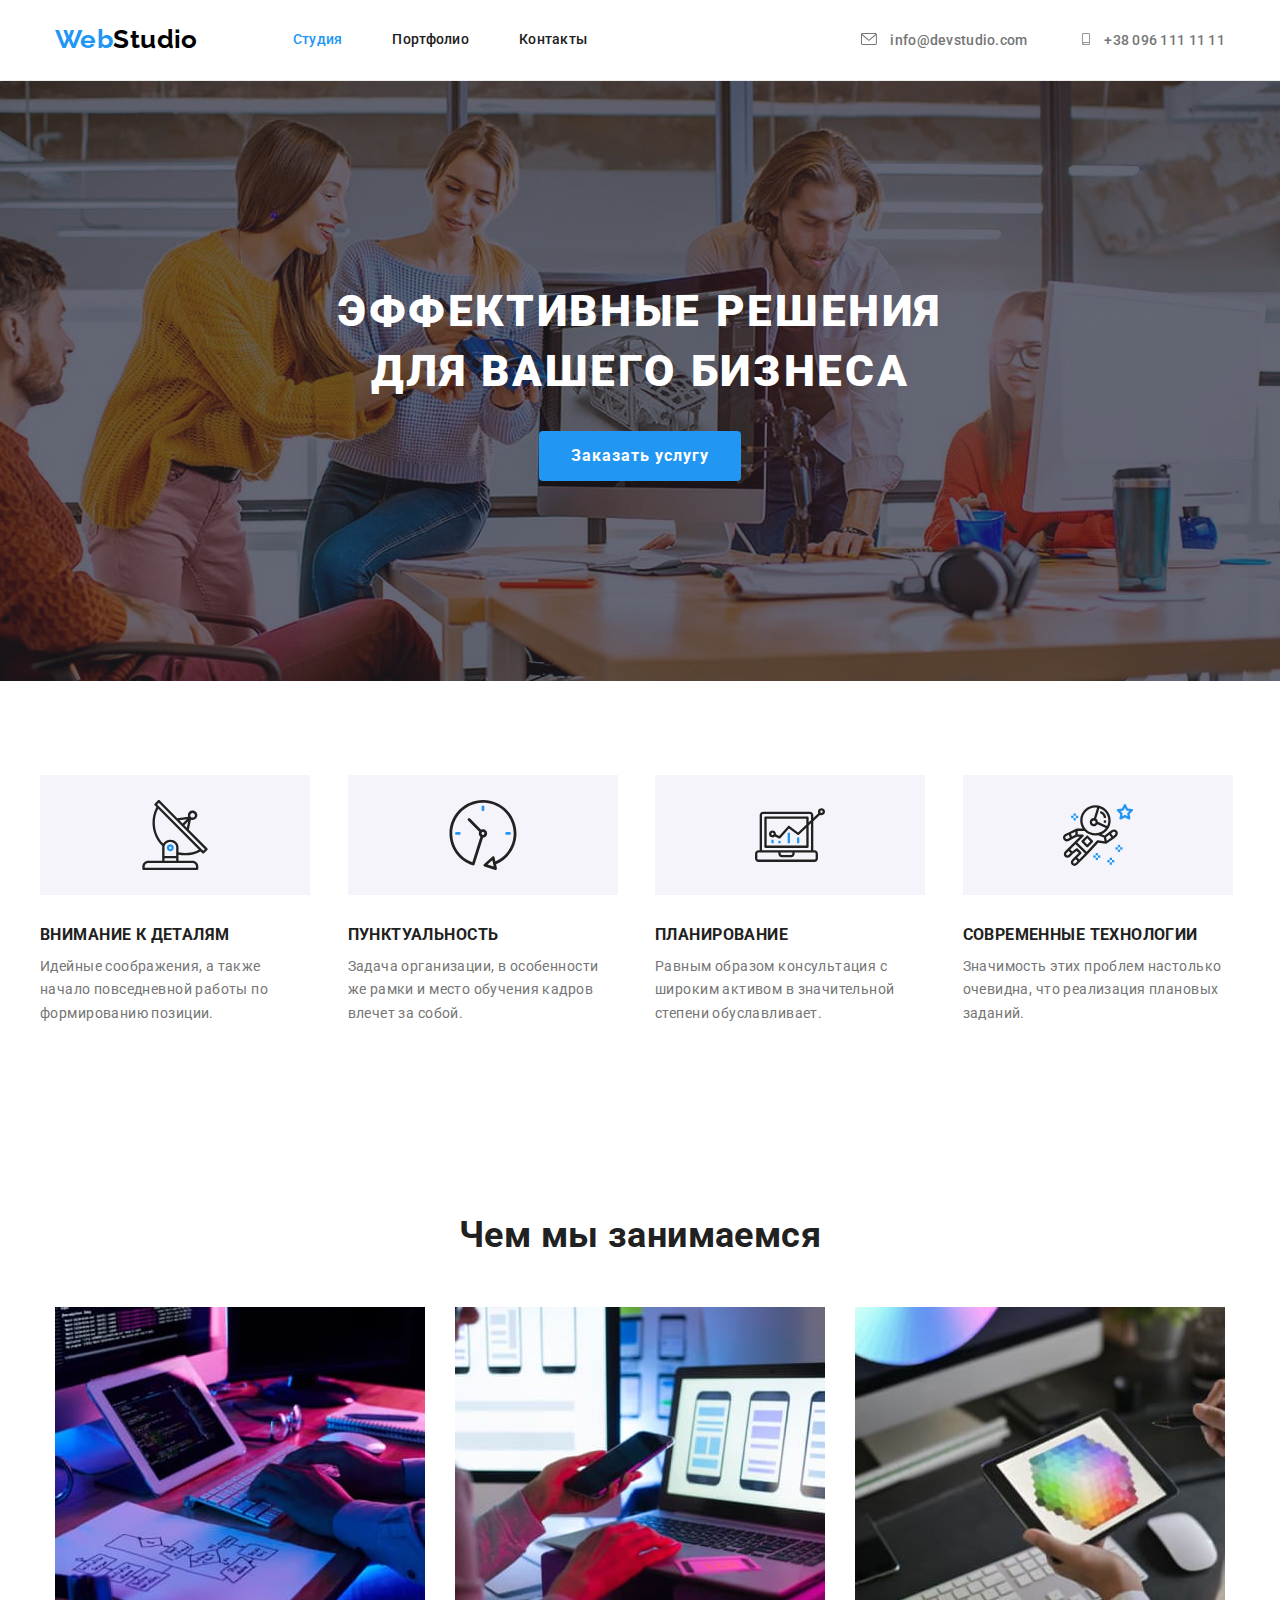
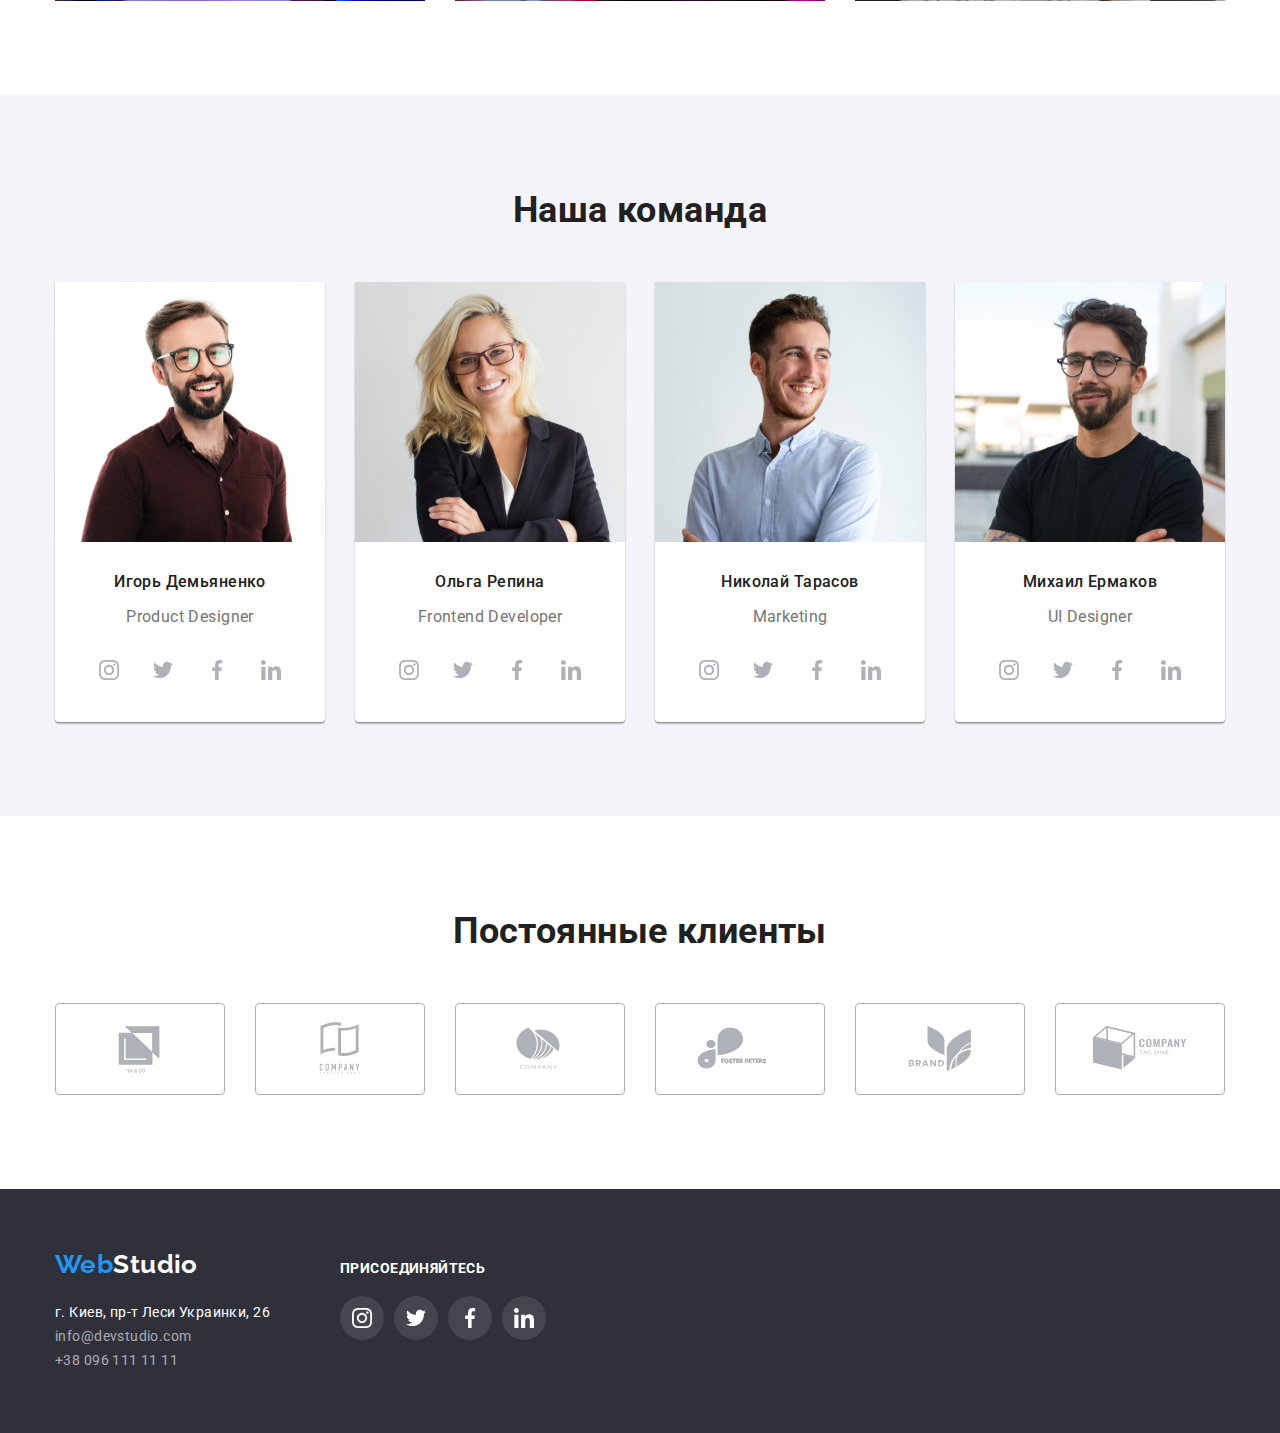
==== commit 95fd0beb: "fix footer" ====
--- a/index.html
+++ b/index.html
@@ -374,9 +374,10 @@
         </section>
     </main>
     <!-- подвал сайта -->
-    <footer
-    class="footer">
-    <div class="footer-container">
+    <footer 
+    class="page-footer">
+    <div class="container">
+    <div class="contacts">
         <a href="./index.html" class="footer-navigation-logo link" lang="eu"> Web<span class="logo-footer">Studio</span> </a>
 
         <address class="footer-address">
@@ -389,34 +390,34 @@
     </div>
     <div class="communication">
         <h2 class="communication-title">присоединяйтесь</h2>
-        <ul class="social-list list">
-            <li class="social-item">
-                <a href="" class="social-link link">
-                    <svg class="socail-icon">
+        <ul class="social-list-footer list">
+            <li class="social-item-footer">
+                <a href="" class="social-link-footer link">
+                    <svg class="socail-icon-footer">
                         <use href="./images/icon-svg/sprite.svg#icon-instagram">
                         </use>
                     </svg>
                 </a>
             </li>
-            <li class="social-item">
-                <a href="" class="social-link link">
-                    <svg class="socail-icon">
+            <li class="social-item-footer">
+                <a href="" class="social-link-footer link">
+                    <svg class="socail-icon-footer">
                         <use href="./images/icon-svg/sprite.svg#icon-twitter">
                         </use>
                     </svg>
                 </a>
             </li>
-            <li class="social-item">
-                <a href="" class="social-link link">
-                    <svg class="socail-icon">
+            <li class="social-item-footer">
+                <a href="" class="social-link-footer link">
+                    <svg class="socail-icon-footer">
                         <use href="./images/icon-svg/sprite.svg#icon-facebook">
                         </use>
                     </svg>
                 </a>
             </li>
-            <li class="social-item">
-                <a href="" class="social-link link">
-                    <svg class="socail-icon">
+            <li class="social-item-footer">
+                <a href="" class="social-link-footer link">
+                    <svg class="socail-icon-footer">
                         <use href="./images/icon-svg/sprite.svg#icon-linkedin">
                         </use>
                     </svg>
@@ -424,6 +425,7 @@
             </li>
         </ul>
     </div>
+    </div>
     </footer>
 </body>
 </html>--- a/css/styles.css
+++ b/css/styles.css
@@ -205,12 +205,21 @@
 
 /* подвал сайта */
 
-.footer {
+.page-footer {
   background-color: var(--footer-background-color);
+}
+
+.page-footer .container {
   padding-top: 60px;
   padding-bottom: 60px;
   display: flex;
-}
+  align-items: baseline;
+}
+
+/* .footer-container {
+  margin: 0;
+  padding: 0;
+} */
 
 .footer-address {
   margin-top: 20px;
@@ -247,20 +256,54 @@
 }
 
 .communication-title {
-  position: absolute;
-  width: 145px;
-  height: 16px;
-  left: 516px;
-  top: 2751px;
-  color: var(--primary-title-color);
-
-  font-family: Roboto;
-  font-style: normal;
-  font-weight: bold;
   font-size: 14px;
   line-height: 16px;
   letter-spacing: 0.03em;
   text-transform: uppercase;
+
+  color: var(--primary-title-color);
+
+  margin-bottom: 20px;
+}
+
+.social-list-footer {
+  display: flex;
+  justify-content: center;
+}
+
+.social-item-footer + .social-item-footer {
+  margin-left: 10px;
+}
+
+.social-item-footer {
+  width: 44px;
+  height: 44px;
+}
+
+.socail-icon-footer {
+  width: 20px;
+  height: 20px;
+  fill: var(--primary-white-color);
+}
+
+.social-link-footer {
+  width: 100%;
+  height: 100%;
+  border-radius: 50%;
+  background-color: rgba(255, 255, 255, 0.1);
+  display: flex;
+  align-items: center;
+  justify-content: center;
+}
+
+.social-link-footer:hover,
+.social-link-footer:focus {
+  background-color: var(--cursor-text-color);
+}
+
+.social-link-footer:hover .socail-icon-footer,
+.social-link-footer:focus {
+  fill: var(--primary-white-color);
 }
 
 /* главная часть - студия */
@@ -318,8 +361,13 @@
   background-color: #2196f3;
   border: 0;
   padding: 10px 32px;
+  /* box-shadow: 0px 4px 4px rgba(0, 0, 0, 0.15); */
+  border-radius: 4px;
+}
+
+.hero-btn:hover,
+.hero-btn:focus {
   box-shadow: 0px 4px 4px rgba(0, 0, 0, 0.15);
-  border-radius: 4px;
 }
 
 /* о преимуществах */
@@ -592,6 +640,7 @@
 .current-btn {
   background-color: var(--cursor-text-color);
   color: var(--primary-white-color);
+  box-shadow: 0px 4px 4px rgba(0, 0, 0, 0.15);
 }
 
 /* .examples-container {
@@ -636,3 +685,9 @@
   border-right: 1px solid #eeeeee;
   border-bottom: 1px solid #eeeeee;
 }
+
+.examples:hover,
+.examples:focus {
+  box-shadow: 0px 1px 1px rgba(0, 0, 0, 0.12), 0px 4px 4px rgba(0, 0, 0, 0.06),
+    1px 4px 6px rgba(0, 0, 0, 0.16);
+}
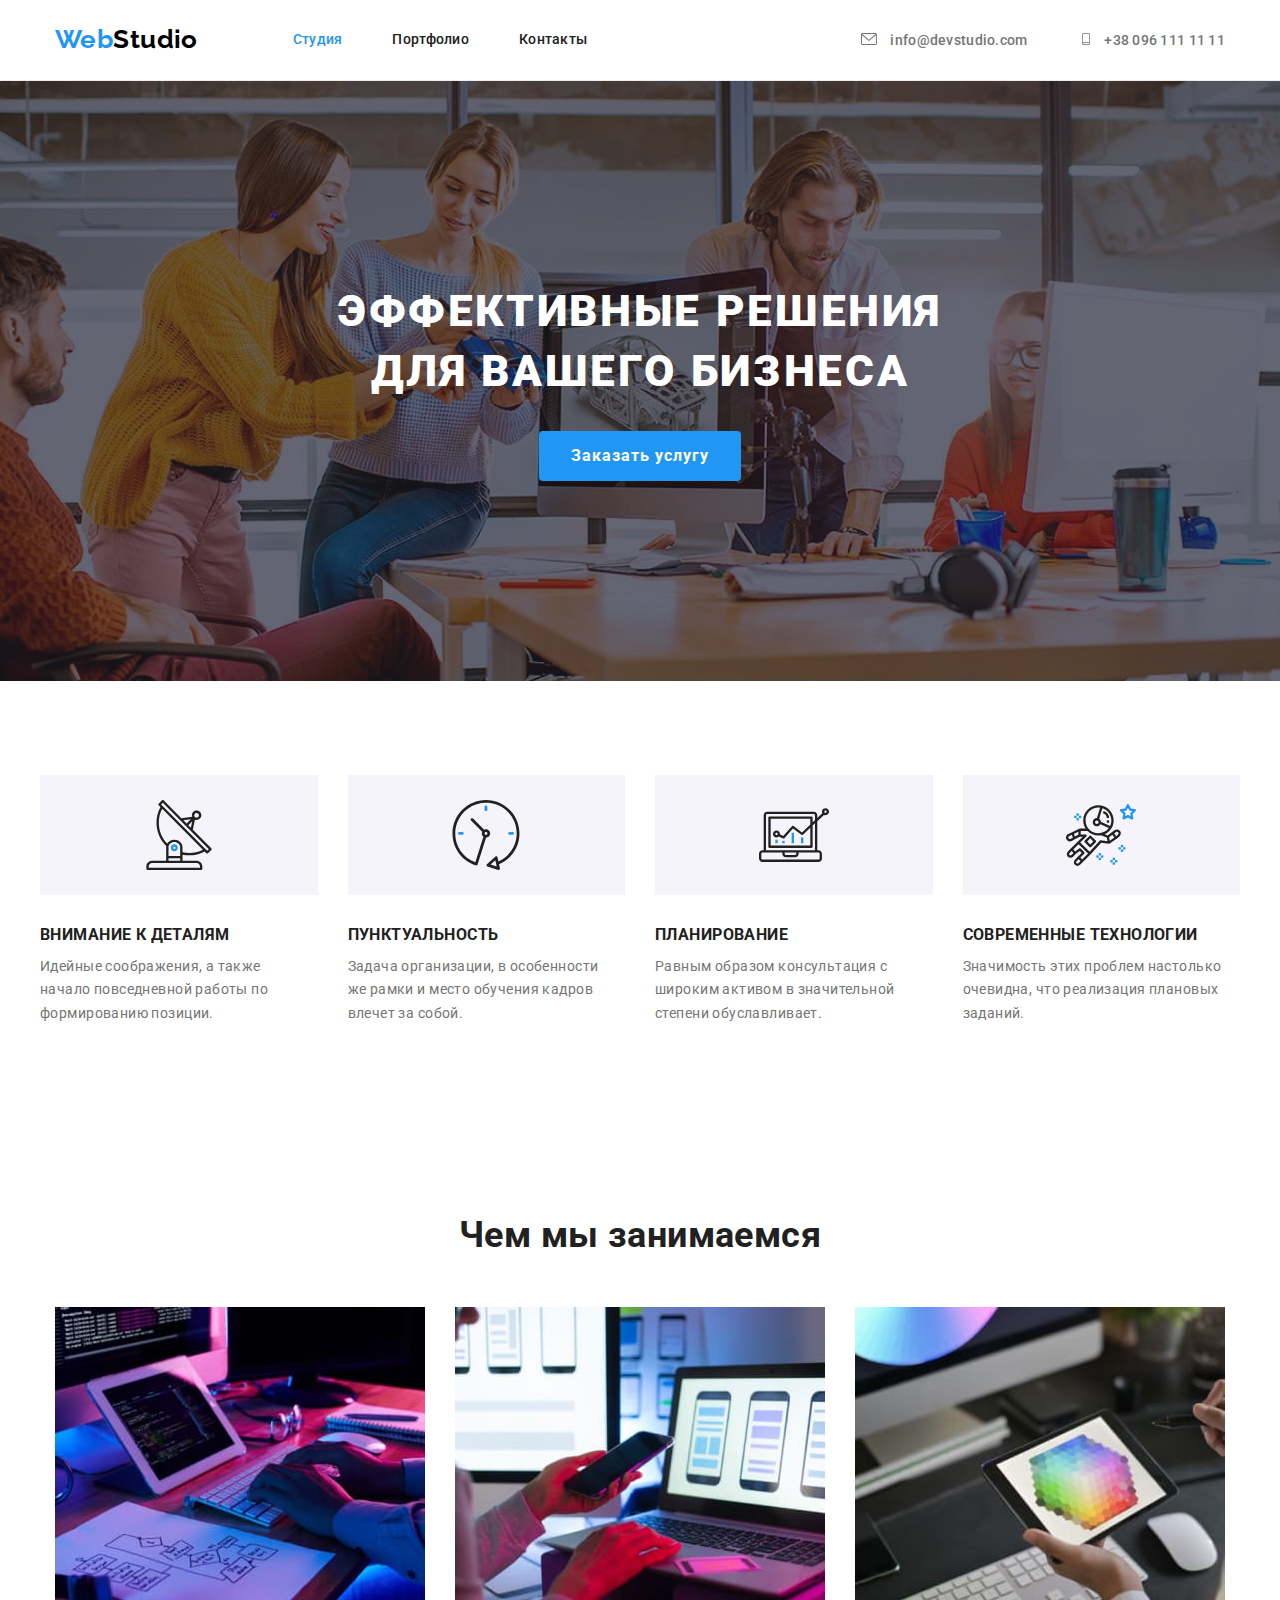
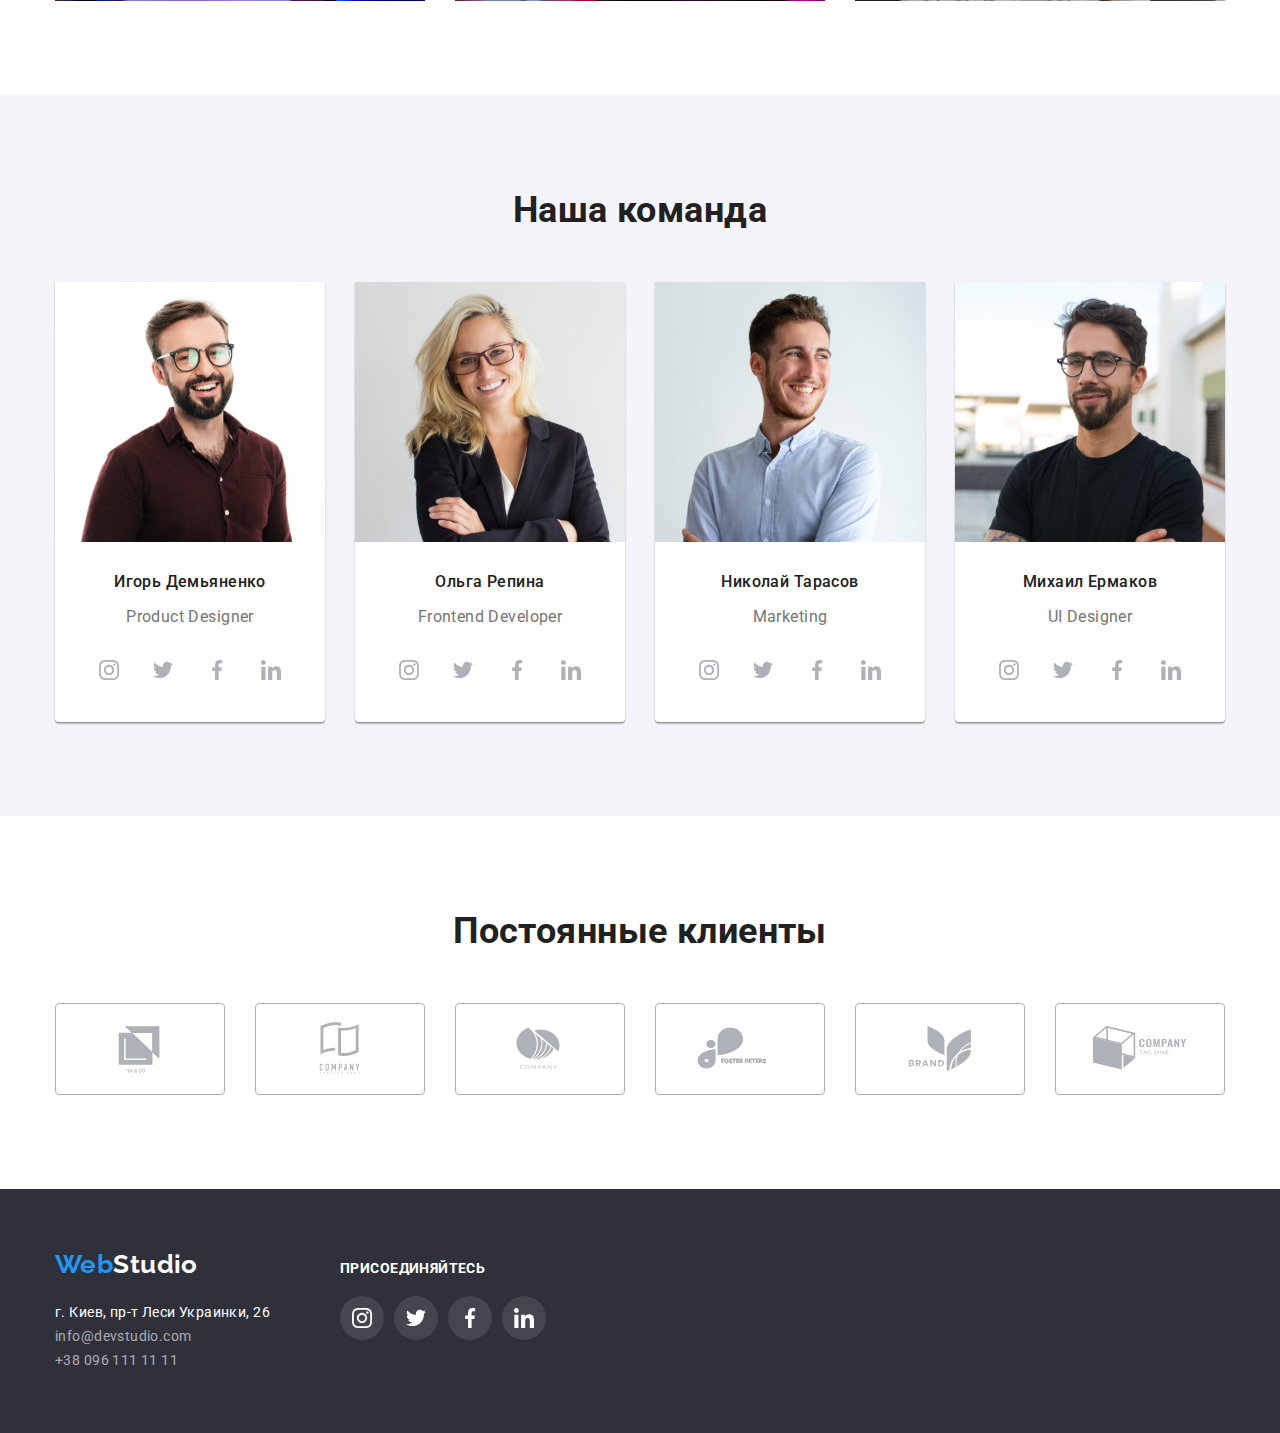
==== commit 81fa6c4e: "fix" ====
--- a/index.html
+++ b/index.html
@@ -320,9 +320,10 @@
 
         <!-- Постоянные клиенты -->
         <section class="section partner">
+            <div class="container">
             <h2 class="partner-title">Постоянные клиенты</h2>
-            <ul class="partner-list list">
-                <li class="partner-item">
+            <ul class="flex-list list">
+                <li class="partner-item flex-item">
                     <a href="" class="partner-link link">
                         <svg class="partner-icon">
                             <use href="./images/icon-svg/sprite.svg#icon-logo1">
@@ -330,7 +331,7 @@
                         </svg>
                     </a>
                 </li>
-                <li class="partner-item">
+                <li class="partner-item flex-item">
                     <a href="" class="partner-link link">
                         <svg class="partner-icon">
                             <use href="./images/icon-svg/sprite.svg#icon-Logo1">
@@ -338,7 +339,7 @@
                         </svg>
                     </a>
                 </li>
-                <li class="partner-item">
+                <li class="partner-item flex-item">
                     <a href="" class="partner-link link">
                         <svg class="partner-icon">
                             <use href="./images/icon-svg/sprite.svg#icon-Logo2">
@@ -346,7 +347,7 @@
                         </svg>
                     </a>
                 </li>
-                <li class="partner-item">
+                <li class="partner-item flex-item">
                     <a href="" class="partner-link link">
                         <svg class="partner-icon">
                             <use href="./images/icon-svg/sprite.svg#icon-Logo3">
@@ -354,7 +355,7 @@
                         </svg>
                     </a>
                 </li>
-                <li class="partner-item">
+                <li class="partner-item flex-item">
                     <a href="" class="partner-link link">
                         <svg class="partner-icon">
                             <use href="./images/icon-svg/sprite.svg#icon-Logo5">
@@ -362,7 +363,7 @@
                         </svg>
                     </a>
                 </li>
-                <li class="partner-item">
+                <li class="partner-item flex-item">
                     <a href="" class="partner-link link">
                         <svg class="partner-icon">
                             <use href="./images/icon-svg/sprite.svg#icon-Logo6">
@@ -371,13 +372,14 @@
                     </a>
                 </li>
             </ul>
+            </div>
         </section>
     </main>
     <!-- подвал сайта -->
     <footer 
     class="page-footer">
     <div class="container">
-    <div class="contacts">
+    <div class="page-footer-item">
         <a href="./index.html" class="footer-navigation-logo link" lang="eu"> Web<span class="logo-footer">Studio</span> </a>
 
         <address class="footer-address">
@@ -388,7 +390,7 @@
             </ul>
         </address>
     </div>
-    <div class="communication">
+    <div class="page-footer-item">
         <h2 class="communication-title">присоединяйтесь</h2>
         <ul class="social-list-footer list">
             <li class="social-item-footer">
--- a/css/styles.css
+++ b/css/styles.css
@@ -207,19 +207,18 @@
 
 .page-footer {
   background-color: var(--footer-background-color);
-}
-
-.page-footer .container {
   padding-top: 60px;
   padding-bottom: 60px;
+}
+
+.page-footer .container {
   display: flex;
   align-items: baseline;
 }
 
-/* .footer-container {
-  margin: 0;
-  padding: 0;
-} */
+.page-footer-item:not(:last-child) {
+  margin-right: 70px;
+}
 
 .footer-address {
   margin-top: 20px;
@@ -373,7 +372,6 @@
 /* о преимуществах */
 
 .benefits-box {
-  width: 270px;
   height: 120px;
   background-color: var(--team-background-color);
   display: flex;
@@ -548,13 +546,8 @@
 }
 
 .social-link:hover .socail-icon,
-.social-link:focus {
+.social-link:focus .socail-icon {
   fill: var(--primary-white-color);
-}
-
-.partner-list {
-  display: flex;
-  justify-content: center;
 }
 
 .partner-item + .partner-item {
@@ -564,7 +557,7 @@
 /* .partner-item */
 .partner-link {
   display: flex;
-  width: 170px;
+  /* width: 170px; */
   height: 92px;
   border: 1px solid #afb1b8;
   box-sizing: border-box;
@@ -574,6 +567,10 @@
 }
 
 /* постоянные клиенты */
+.partner {
+  --card-set-item: 6;
+}
+
 .partner-title {
   margin-bottom: 50px;
   font-weight: bold;
@@ -582,12 +579,6 @@
   text-align: center;
 }
 
-.partner-item {
-  display: flex;
-  align-items: center;
-  justify-content: center;
-}
-
 .partner-link {
   color: var(--icon-color);
 }
@@ -642,10 +633,6 @@
   color: var(--primary-white-color);
   box-shadow: 0px 4px 4px rgba(0, 0, 0, 0.15);
 }
-
-/* .examples-container {
-  padding-top: 0;
-} */
 
 .examples-tittle {
   font-weight: bold;
@@ -656,6 +643,10 @@
   margin-bottom: 4px;
 }
 
+.examples-link {
+  display: block;
+}
+
 .examples-text {
   font-weight: normal;
   font-size: 16px;
@@ -663,22 +654,6 @@
   color: var(--secondaty-text-color);
 }
 
-/* .examples-list {
-  display: flex;
-  flex-wrap: wrap;
-
-  margin-left: calc(-1 * var(--card-set-gap));
-  margin-top: calc(-1 * var(--card-set-gap));
-}
-
-.examples-list .list-item {
-  outline: 1px solid teal;
-  flex-basis: calc(100% / 3 - 30px);
-
-  margin-left: var(--card-set-gap);
-  margin-top: var(--card-set-gap);
-} */
-
 .list-item-text {
   padding: 20px 24px;
   border-left: 1px solid #eeeeee;
@@ -686,8 +661,9 @@
   border-bottom: 1px solid #eeeeee;
 }
 
-.examples:hover,
-.examples:focus {
+.examples-link:hover,
+.examples-link:focus {
+  outline: none;
   box-shadow: 0px 1px 1px rgba(0, 0, 0, 0.12), 0px 4px 4px rgba(0, 0, 0, 0.06),
     1px 4px 6px rgba(0, 0, 0, 0.16);
 }
